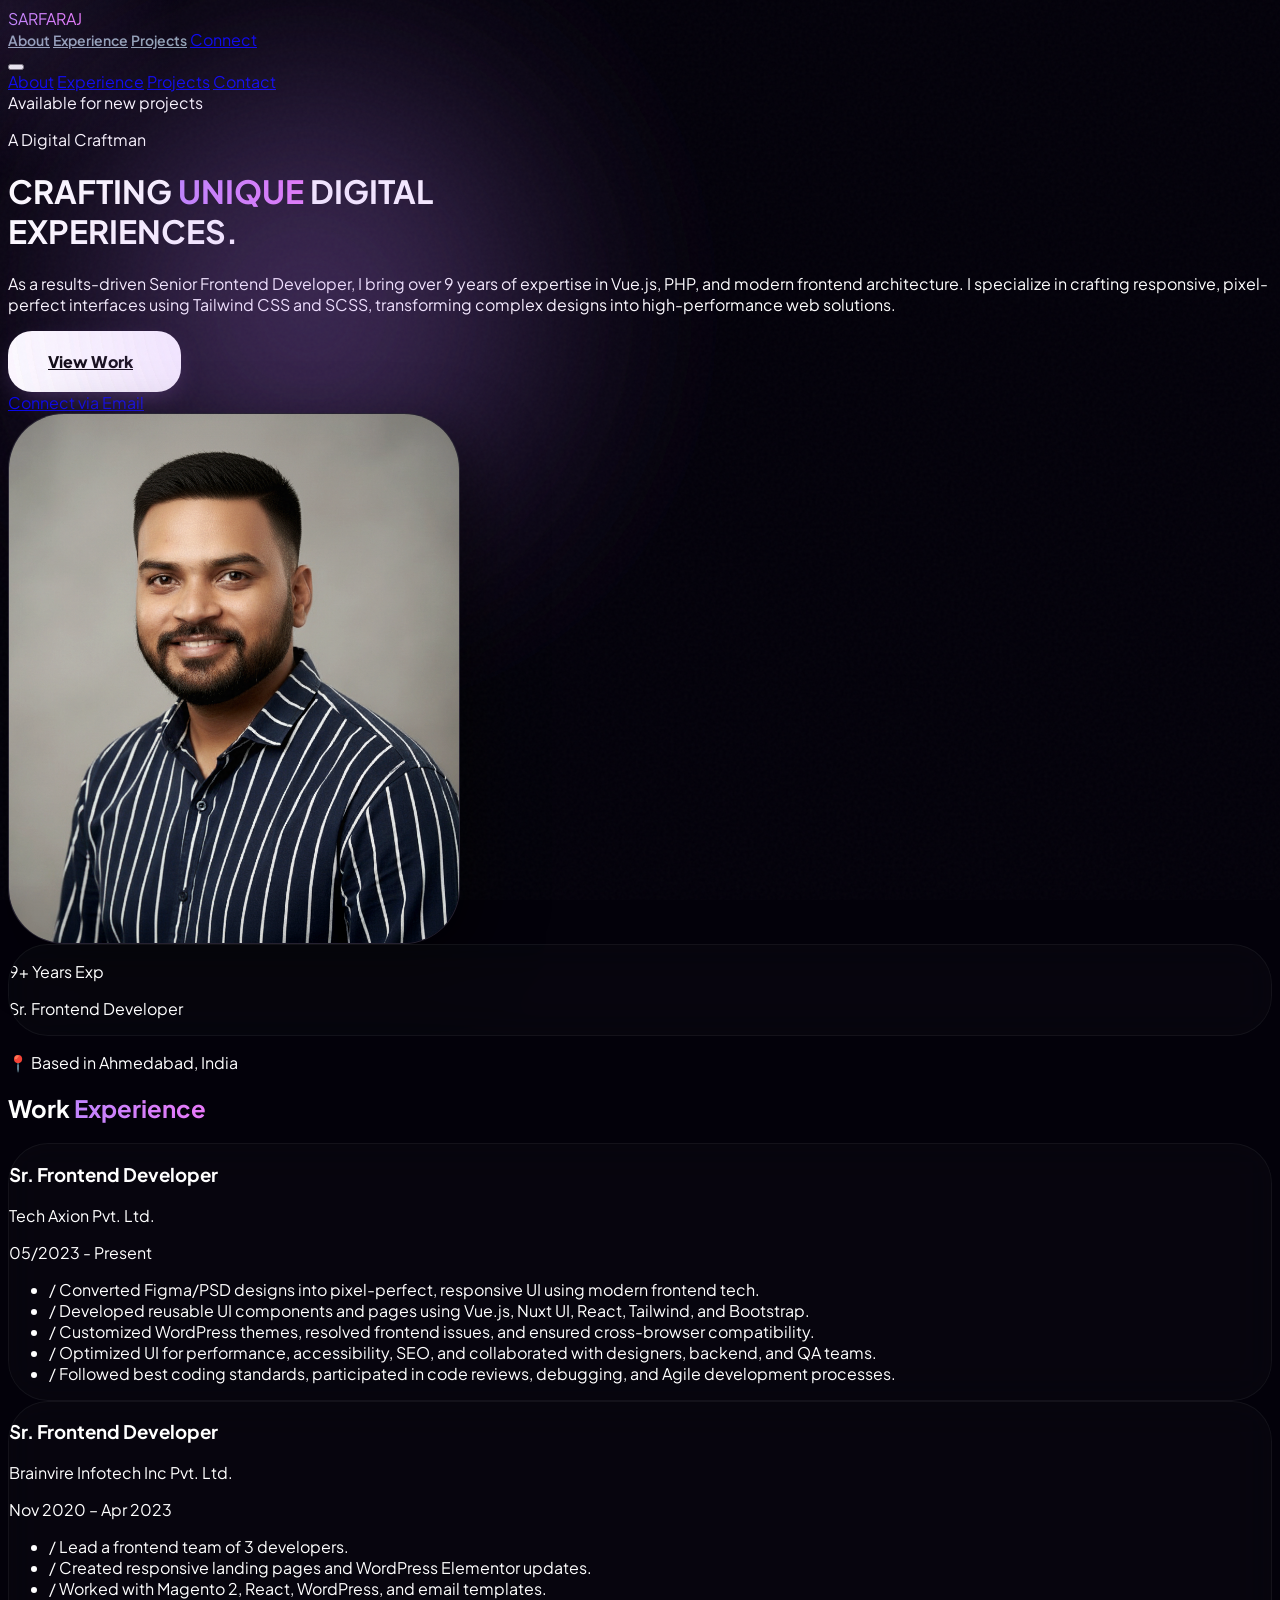
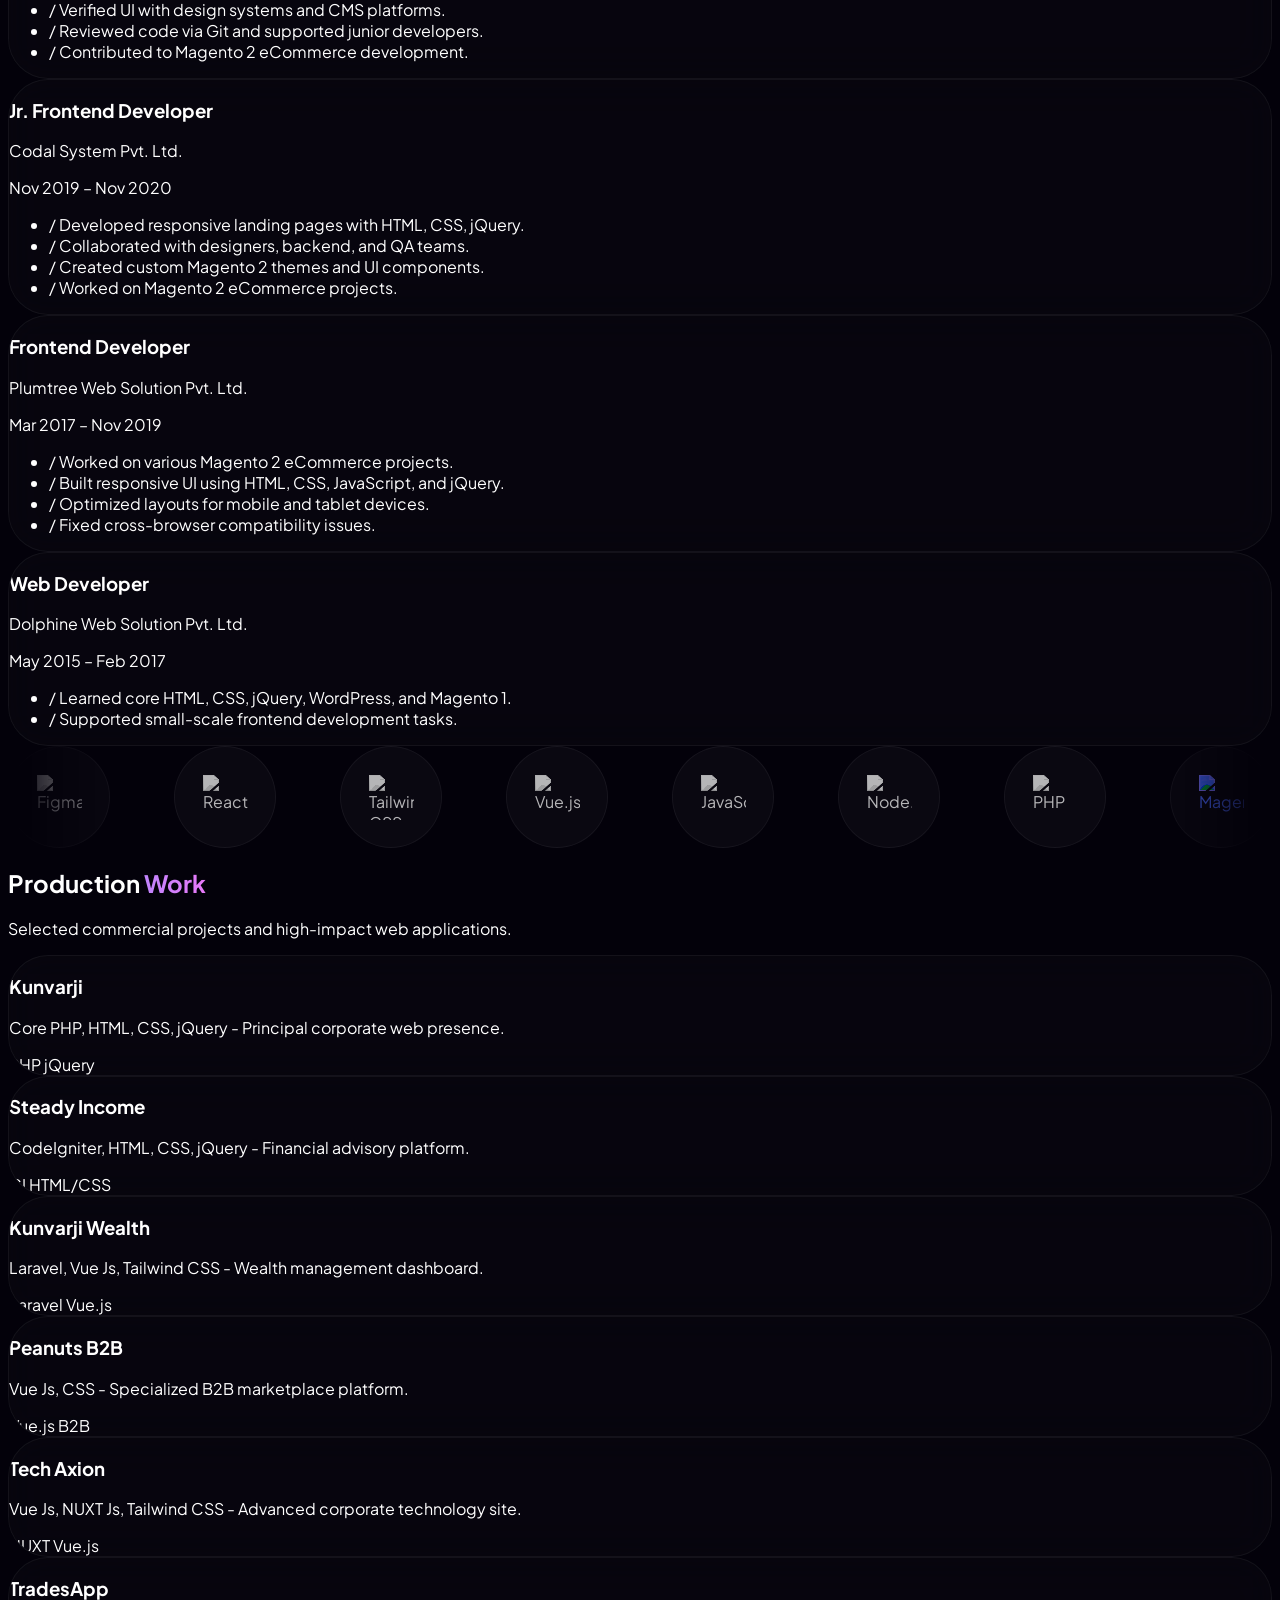
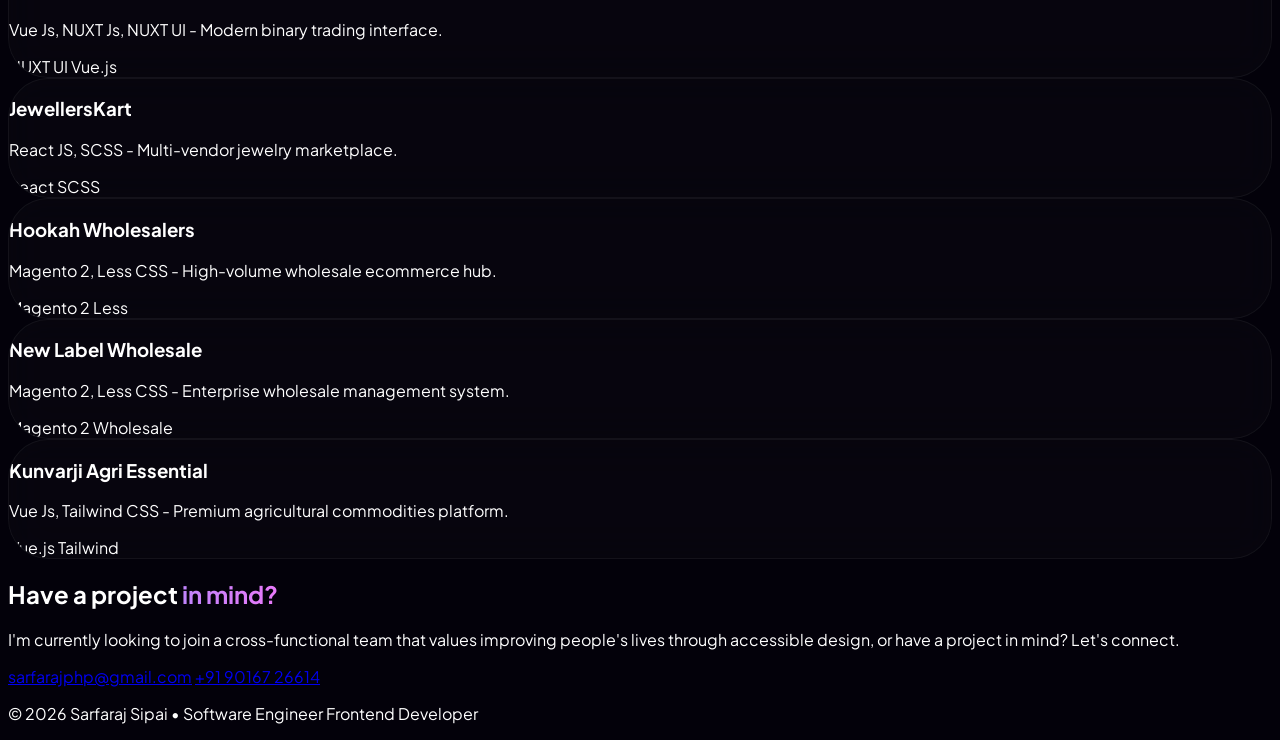
==== portfolio.html @ 152807d4 "initial commit" ====
<!DOCTYPE html>
<html lang="en">
<head>
    <meta charset="UTF-8">
    <meta name="viewport" content="width=device-width, initial-scale=1.0, viewport-fit=cover">
    <title>Sarfaraj Sipai | Senior Frontend Developer & UI/UX Designer</title>
    
    <!-- Premium Fonts -->
    <link rel="preconnect" href="https://fonts.googleapis.com">
    <link rel="preconnect" href="https://fonts.gstatic.com" crossorigin>
    <link href="https://fonts.googleapis.com/css2?family=Plus+Jakarta+Sans:wght@300;400;500;600;700;800&family=Outfit:wght@400;500;600;700;800;900&family=Playfair+Display:ital,wght@0,500;0,700;1,500&display=swap" rel="stylesheet">
    
    <!-- Tailwind CSS -->
    <script src="https://cdn.tailwindcss.com"></script>
    
    <!-- Lucide Icons -->
    <script src="https://unpkg.com/lucide@latest"></script>
    
    <!-- GSAP for advanced animations -->
    <script src="https://cdnjs.cloudflare.com/ajax/libs/gsap/3.12.5/gsap.min.js"></script>
    <script src="https://cdnjs.cloudflare.com/ajax/libs/gsap/3.12.5/ScrollTrigger.min.js"></script>
    
    <!-- Custom Config -->
    <script>
        tailwind.config = {
            theme: {
                extend: {
                    colors: {
                        background: '#03010a',
                        surface: '#0c0818',
                        accent: '#c084fc',
                        'accent-soft': 'rgba(192, 132, 252, 0.1)',
                        text: '#ffffff',
                        'text-muted': '#94a3b8',
                    },
                    fontFamily: {
                        sans: ['"Plus Jakarta Sans"', 'sans-serif'],
                        heading: ['Outfit', 'sans-serif'],
                        display: ['"Playfair Display"', 'serif'],
                    },
                    animation: {
                        'float': 'float 6s ease-in-out infinite',
                        'glow-pulse': 'glowPulse 4s ease-in-out infinite',
                        'shimmer': 'shimmer 2s infinite',
                        'border-flow': 'borderFlow 3s linear infinite',
                    },
                    keyframes: {
                        float: {
                            '0%, 100%': { transform: 'translateY(0px) rotate(0deg)' },
                            '50%': { transform: 'translateY(-25px) rotate(2deg)' },
                        },
                        glowPulse: {
                            '0%, 100%': { opacity: '0.2', transform: 'scale(1)' },
                            '50%': { opacity: '0.5', transform: 'scale(1.05)' },
                        },
                        shimmer: {
                            '0%': { backgroundPosition: '-200% 0' },
                            '100%': { backgroundPosition: '200% 0' },
                        },
                        borderFlow: {
                            '0%': { borderColor: 'rgba(192, 132, 252, 0.2)' },
                            '50%': { borderColor: 'rgba(192, 132, 252, 0.8)' },
                            '100%': { borderColor: 'rgba(192, 132, 252, 0.2)' },
                        }
                    }
                }
            }
        }
    </script>

    <style>
        :root {
            --background: #03010a;
            --surface: #0c0818;
            --accent: #c084fc;
            --accent-glow: rgba(192, 132, 252, 0.4);
            --text-muted: #94a3b8;
        }

        body {
            background-color: var(--background);
            color: #ffffff;
            font-family: 'Plus Jakarta Sans', sans-serif;
            -webkit-font-smoothing: antialiased;
            overflow-x: hidden;
            scroll-behavior: smooth;
        }

        .noise {
            position: fixed;
            top: 0; left: 0; width: 100%; height: 100%;
            background: url("data:image/svg+xml,%3Csvg viewBox='0 0 400 400' xmlns='http://www.w3.org/2000/svg'%3E%3Cfilter id='noiseFilter'%3E%3CfeTurbulence type='fractalNoise' baseFrequency='0.65' numOctaves='3' stitchTiles='stitch'/%3E%3C/filter%3E%3Crect width='100%25' height='100%25' filter='url(%23noiseFilter)'/%3E%3C/svg%3E");
            opacity: 0.03;
            pointer-events: none;
            z-index: 100;
        }

        .aura-glow {
            position: absolute;
            width: 600px;
            height: 600px;
            border-radius: 50%;
            filter: blur(120px);
            pointer-events: none;
            opacity: 0.2;
            background: radial-gradient(circle, var(--accent) 0%, transparent 70%);
        }

        .glass-card {
            background: rgba(255, 255, 255, 0.02);
            backdrop-filter: blur(20px);
            -webkit-backdrop-filter: blur(20px);
            border: 1px solid rgba(255, 255, 255, 0.05);
            border-radius: 2.5rem;
            transition: all 0.5s cubic-bezier(0.4, 0, 0.2, 1);
            overflow: hidden;
        }

        .glass-card:hover {
            border-color: rgba(192, 132, 252, 0.4);
            background: rgba(255, 255, 255, 0.05);
            transform: translateY(-8px);
            box-shadow: 0 25px 50px -12px rgba(168, 85, 247, 0.2);
        }

        .text-gradient {
            background: linear-gradient(to right, #c084fc, #e879f9, #c084fc);
            -webkit-background-clip: text;
            -webkit-text-fill-color: transparent;
            background-size: 200% auto;
            animation: gradientFlow 3s linear infinite;
        }

        @keyframes gradientFlow {
            0% { background-position: 0% 50%; }
            100% { background-position: 200% 50%; }
        }

        .nav-link {
            position: relative;
            font-size: 0.875rem;
            font-weight: 600;
            color: var(--text-muted);
            transition: all 0.3s ease;
            padding: 0.5rem 0;
        }

        .nav-link:hover { color: #ffffff; }

        .nav-link::after {
            content: '';
            position: absolute;
            bottom: 0; left: 0; width: 0; height: 2px;
            background: linear-gradient(90deg, var(--accent), #e879f9);
            border-radius: 9999px;
            transition: width 0.3s ease;
        }

        .nav-link:hover::after { width: 100%; }

        .btn-magnetic {
            display: inline-flex;
            align-items: center;
            gap: 0.5rem;
            padding: 1.25rem 2.5rem;
            background: #ffffff;
            color: #000000;
            font-weight: 900;
            border-radius: 1.5rem;
            transition: all 0.5s cubic-bezier(0.175, 0.885, 0.32, 1.275);
            box-shadow: 0 10px 30px -10px rgba(192, 132, 252, 0.4);
        }

        .btn-magnetic:hover {
            transform: scale(1.05) translateY(-3px);
            box-shadow: 0 15px 40px -10px rgba(192, 132, 252, 0.6);
        }

        .cursor-glow {
            width: 350px;
            height: 350px;
            background: radial-gradient(circle, rgba(192, 132, 252, 0.12) 0%, transparent 70%);
            position: fixed;
            pointer-events: none;
            z-index: 9999;
            border-radius: 50%;
            transform: translate(-50%, -50%);
            transition: transform 0.08s ease-out;
        }

        ::-webkit-scrollbar { width: 4px; }
        ::-webkit-scrollbar-track { background: transparent; }
        ::-webkit-scrollbar-thumb { background: var(--accent); border-radius: 10px; }

        .animated-underline { position: relative; }
        .animated-underline::after {
            content: '';
            position: absolute;
            bottom: -10px; left: 0; width: 0; height: 3px;
            background: linear-gradient(90deg, var(--accent), #e879f9, var(--accent));
            transition: width 0.8s cubic-bezier(0.65, 0, 0.35, 1);
        }
        .animated-underline.in-view::after { width: 100%; }

        /* Floating Portrait Frame */
        .portrait-frame {
            position: relative;
            width: 100%;
            max-width: 450px;
            aspect-ratio: 0.85;
            background: var(--surface);
            border-radius: 3.5rem;
            overflow: hidden;
            border: 1px solid rgba(255, 255, 255, 0.1);
            box-shadow: 20px 20px 60px rgba(0,0,0,0.5);
        }

        .portrait-frame img {
            width: 100%;
            height: 100%;
            object-fit: cover;
            filter: grayscale(20%) contrast(1.1);
            transition: transform 0.8s ease;
        }

        .portrait-frame:hover img {
            transform: scale(1.05) rotate(-1deg);
            filter: grayscale(0%) contrast(1.1);
        }

        .expertise-badge {
            background: rgba(192, 132, 252, 0.1);
            border: 1px solid rgba(192, 132, 252, 0.2);
            padding: 0.5rem 1rem;
            border-radius: 1rem;
            font-size: 0.75rem;
            font-weight: 800;
            color: var(--accent);
            text-transform: uppercase;
            letter-spacing: 0.05em;
        }
        /* Tech Stack Marquee */
        .marquee-container {
            overflow: hidden;
            display: flex;
            gap: 4rem;
            mask-image: linear-gradient(to right, transparent, black 10%, black 90%, transparent);
            -webkit-mask-image: linear-gradient(to right, transparent, black 10%, black 90%, transparent);
        }

        .marquee-content {
            display: flex;
            gap: 4rem;
            animation: marquee 40s linear infinite;
        }

        @keyframes marquee {
            0% { transform: translateX(0); }
            100% { transform: translateX(calc(-50% - 2rem)); }
        }

        .tech-icon-wrapper {
            width: 100px;
            height: 100px;
            background: rgba(255, 255, 255, 0.03);
            border: 1px solid rgba(255, 255, 255, 0.05);
            border-radius: 50%;
            display: flex;
            align-items: center;
            justify-content: center;
            transition: all 0.5s ease;
            position: relative;
        }

        .tech-icon-wrapper:hover {
            background: rgba(192, 132, 252, 0.1);
            border-color: rgba(192, 132, 252, 0.4);
            transform: translateY(-5px);
            box-shadow: 0 10px 30px rgba(192, 132, 252, 0.2);
        }

        .tech-icon-wrapper img {
            width: 45%;
            height: 45%;
            object-fit: contain;
            filter: grayscale(1) brightness(1.5) opacity(0.7);
            transition: all 0.5s ease;
        }

        .tech-icon-wrapper:hover img {
            filter: grayscale(0) brightness(1) opacity(1);
            transform: scale(1.1);
        }

        .tech-tooltip {
            position: absolute;
            bottom: -30px;
            left: 50%;
            transform: translateX(-50%) translateY(10px);
            background: var(--accent);
            color: black;
            font-size: 10px;
            font-weight: 900;
            padding: 4px 10px;
            border-radius: 6px;
            opacity: 0;
            pointer-events: none;
            transition: all 0.3s ease;
            text-transform: uppercase;
            white-space: nowrap;
        }

        .tech-icon-wrapper:hover .tech-tooltip {
            opacity: 1;
            transform: translateX(-50%) translateY(0);
        }

        /* Timeline Styles */
        .experience-timeline {
            position: relative;
            max-width: 1000px;
            margin: 0 auto;
        }

        .experience-timeline::before {
            content: '';
            position: absolute;
            left: 50%;
            width: 2px;
            height: 100%;
            background: linear-gradient(to bottom, var(--accent), transparent);
            transform: translateX(-50%);
            opacity: 0.2;
        }

        .timeline-item {
            position: relative;
            margin-bottom: 5rem;
            width: 50%;
            padding-right: 3rem;
        }

        .timeline-item:nth-child(even) {
            margin-left: 50%;
            padding-right: 0;
            padding-left: 3rem;
        }

        .timeline-dot {
            position: absolute;
            right: -10px;
            top: 2rem;
            width: 20px;
            height: 20px;
            background: var(--accent);
            border-radius: 50%;
            border: 4px solid var(--background);
            box-shadow: 0 0 15px var(--accent);
            z-index: 10;
        }

        .timeline-item:nth-child(even) .timeline-dot {
            left: -10px;
            right: auto;
        }

        .timeline-date {
            font-size: 0.75rem;
            font-weight: 900;
            color: var(--accent);
            text-transform: uppercase;
            letter-spacing: 0.2em;
            margin-bottom: 1rem;
            display: block;
        }

        @media (max-width: 768px) {
            .experience-timeline::before {
                left: 20px;
            }
            .timeline-item {
                width: 100%;
                padding-left: 3.5rem;
                padding-right: 0;
            }
            .timeline-item:nth-child(even) {
                margin-left: 0;
                padding-left: 3.5rem;
            }
            .timeline-dot {
                left: 10px !important;
                right: auto !important;
            }
        }
    </style>

</head>
<body class="overflow-x-hidden">

    <div class="noise"></div>
    <div class="cursor-glow hidden md:block"></div>

    <!-- BACKGROUND GLOWS -->
    <div class="fixed top-0 left-0 w-full h-full pointer-events-none -z-10">
        <div class="aura-glow top-0 -left-64 animate-glow-pulse"></div>
        <div class="aura-glow bottom-0 -right-64 animate-glow-pulse" style="animation-delay: -2s"></div>
        <div class="aura-glow top-1/2 left-1/2 -translate-x-1/2 -translate-y-1/2 w-[800px] h-[800px] opacity-10" style="animation-delay: -1s"></div>
    </div>

    <!-- NAVIGATION -->
    <nav class="fixed top-0 left-0 right-0 z-50 py-6 px-6 transition-all duration-500" id="main-nav">
        <div class="max-w-7xl mx-auto flex justify-between items-center bg-white/[0.01] backdrop-blur-xl rounded-[2.5rem] px-8 md:px-10 py-4 border border-white/[0.05]">
            <a href="#" class="text-2xl font-black tracking-tighter heading-font text-gradient">SARFARAJ</a>
            
            <div class="hidden md:flex items-center gap-10">
                <a href="#about" class="nav-link">About</a>
                <a href="#experience" class="nav-link">Experience</a>
                <a href="#projects" class="nav-link">Projects</a>
                <a href="#contact" class="px-6 py-3 bg-accent/10 border border-accent/20 rounded-2xl text-accent text-xs font-black uppercase tracking-widest hover:bg-accent hover:text-white transition-all duration-300">Connect</a>
            </div>

            <button class="md:hidden text-white" id="mobileMenuBtn"><i data-lucide="menu"></i></button>
        </div>
        <!-- Mobile Menu -->
        <div id="mobileMenu" class="hidden md:hidden absolute top-full left-0 right-0 mx-6 mt-2 bg-background/95 backdrop-blur-xl border border-white/10 rounded-2xl py-6 flex flex-col items-center gap-5 z-40">
            <a href="#about" class="text-white text-lg font-semibold">About</a>
            <a href="#experience" class="text-white text-lg font-semibold">Experience</a>
            <a href="#projects" class="text-white text-lg font-semibold">Projects</a>
            <a href="#contact" class="text-accent text-lg font-semibold">Contact</a>
        </div>
    </nav>

    <!-- HERO SECTION -->
    <header id="about" class="min-h-screen flex items-center pt-32 pb-20 container mx-auto px-6 relative">
        <div class="grid lg:grid-cols-2 gap-16 items-center">
            <div class="space-y-10 opacity-0" id="heroContent">
                <div class="inline-flex items-center gap-3 px-5 py-2.5 rounded-full bg-green-600/5 border border-green-600/10">
                    <span class="relative flex h-2.5 w-2.5">
                        <span class="animate-ping absolute inline-flex h-full w-full rounded-full bg-green-600 opacity-75"></span>
                        <span class="relative inline-flex rounded-full h-2.5 w-2.5 bg-green-600"></span>
                    </span>
                    <span class="text-[10px] font-black tracking-[0.3em] text-green-600 uppercase">Available for new projects</span>
                </div>

                <div class="space-y-1">
                    <p class="text-accent font-black tracking-widest uppercase text-xs mb-4">A Digital Craftman</p>
                    <h1 class="font-heading text-6xl md:text-7xl lg:text-9xl font-black leading-[0.85] tracking-tightest">
                        CRAFTING <span class="text-gradient">UNIQUE</span> DIGITAL<br>EXPERIENCES.
                    </h1>
                </div>

                <p class="text-xl text-text-muted max-w-xl leading-relaxed font-medium">
                    As a results-driven <span class="text-white font-bold">Senior Frontend Developer</span>, I bring over 9 years of expertise in Vue.js, PHP, and modern frontend architecture. I specialize in crafting responsive, pixel-perfect interfaces using <span class="text-accent font-bold">Tailwind CSS</span> and <span class="text-accent font-bold">SCSS</span>, transforming complex designs into high-performance web solutions.
                </p>

                <div class="flex flex-wrap gap-8 items-center pt-4">
                    <a href="#projects" class="btn-magnetic">
                        View Work <i data-lucide="sparkles" class="w-5 h-5"></i>
                    </a>
                    <div class="flex items-center gap-4 text-text-muted hover:text-white transition cursor-pointer group">
                        <span class="w-12 h-[2px] bg-accent/20 group-hover:w-20 group-hover:bg-accent transition-all duration-500"></span>
                        <a href="mailto:sarfarajphp@gmail.com" class="text-xs font-black tracking-[0.2em] uppercase">Connect via Email</a>
                    </div>
                </div>
            </div>

            <div class="flex justify-center lg:justify-end opacity-0" id="heroAvatar">
                <div class="relative group">
                    <div class="absolute -inset-10 bg-accent/30 blur-[120px] rounded-full animate-glow-pulse"></div>
                    
                    <!-- Portrait Frame -->
                    <div class="portrait-frame rotate-2 group-hover:rotate-0 transition-all duration-700">
                        <img src="self-image.png" alt="Sarfaraj Sipai Portfolio Portrait">
                        <div class="absolute inset-0 bg-gradient-to-t from-background/80 via-transparent to-transparent opacity-60"></div>
                    </div>

                    <div class="absolute -bottom-8 -right-8 glass-card p-6 border-accent/20 animate-float">
                        <div class="flex items-center gap-4">
                            <div class="w-12 h-12 rounded-2xl bg-accent flex items-center justify-center">
                                <i data-lucide="award" class="text-black w-6 h-6 font-bold"></i>
                            </div>
                            <div>
                                <p class="text-white font-black text-sm">9+ Years Exp</p>
                                <p class="text-text-muted text-[10px] uppercase font-bold tracking-widest">Sr. Frontend Developer</p>
                            </div>
                        </div>
                    </div>

                    <div class="absolute -top-6 -left-6 bg-white/10 backdrop-blur-xl rounded-2xl px-6 py-3 border border-white/10 opacity-0 group-hover:opacity-100 transition-all duration-500">
                        <p class="text-white text-xs font-bold">📍 Based in Ahmedabad, India</p>
                    </div>
                </div>
            </div>
        </div>
    </header>

    <!-- WORK EXPERIENCE SECTION (Resume content exactly) -->
    <section id="experience" class="py-32 container mx-auto px-6">
        <div class="section-header opacity-0" id="expHeader">
            <h2 class="font-heading text-4xl md:text-6xl font-black mb-6 animated-underline">Work <span class="text-gradient">Experience</span></h2>
            <div class="w-20 h-1.5 bg-accent/40 mx-auto rounded-full"></div>
        </div>

        <div class="grid lg:grid-cols-1 gap-8 max-w-5xl mx-auto">
            <!-- Experience 1 - Tech Axion -->
            <div class="glass-card p-8 md:p-10 group opacity-0" id="exp1">
                <div class="flex flex-col md:flex-row gap-8">
                    <div class="w-16 h-16 rounded-2xl bg-accent/20 flex items-center justify-center shrink-0 group-hover:bg-accent transition-all duration-500">
                        <i data-lucide="blocks" class="text-accent w-8 h-8 group-hover:text-white transition"></i>
                    </div>
                    <div class="flex-grow">
                        <div class="flex flex-col md:flex-row justify-between items-start md:items-center mb-6 gap-2">
                            <div>
                                <h3 class="text-2xl font-black heading-font">Sr. Frontend Developer</h3>
                                <p class="text-accent font-bold text-lg">Tech Axion Pvt. Ltd.</p>
                            </div>
                            <span class="px-4 py-1.5 bg-accent/10 border border-accent/20 rounded-full text-accent text-xs font-black uppercase tracking-widest">05/2023 - Present</span>
                        </div>
                        <ul class="space-y-3">
                            <li class="flex gap-3 text-text-muted text-sm md:text-base leading-relaxed">
                                <span class="text-accent font-bold">/</span> 
                                <span>Converted Figma/PSD designs into pixel-perfect, responsive UI using modern frontend tech.</span>
                            </li>
                            <li class="flex gap-3 text-text-muted text-sm md:text-base leading-relaxed">
                                <span class="text-accent font-bold">/</span> 
                                <span>Developed reusable UI components and pages using Vue.js, Nuxt UI, React, Tailwind, and Bootstrap.</span>
                            </li>
                            <li class="flex gap-3 text-text-muted text-sm md:text-base leading-relaxed">
                                <span class="text-accent font-bold">/</span> 
                                <span>Customized WordPress themes, resolved frontend issues, and ensured cross-browser compatibility.</span>
                            </li>
                            <li class="flex gap-3 text-text-muted text-sm md:text-base leading-relaxed">
                                <span class="text-accent font-bold">/</span> 
                                <span>Optimized UI for performance, accessibility, SEO, and collaborated with designers, backend, and QA teams.</span>
                            </li>
                            <li class="flex gap-3 text-text-muted text-sm md:text-base leading-relaxed">
                                <span class="text-accent font-bold">/</span> 
                                <span>Followed best coding standards, participated in code reviews, debugging, and Agile development processes.</span>
                            </li>
                        </ul>
                    </div>
                </div>
            </div>

            <!-- Experience 2 - Brainvire -->
            <div class="glass-card p-8 md:p-10 group opacity-0" id="exp2">
                <div class="flex flex-col md:flex-row gap-8">
                    <div class="w-16 h-16 rounded-2xl bg-accent/20 flex items-center justify-center shrink-0 group-hover:bg-accent transition-all duration-500">
                        <i data-lucide="code-2" class="text-accent w-8 h-8 group-hover:text-white transition"></i>
                    </div>
                    <div class="flex-grow">
                        <div class="flex flex-col md:flex-row justify-between items-start md:items-center mb-6 gap-2">
                            <div>
                                <h3 class="text-2xl font-black heading-font">Sr. Frontend Developer</h3>
                                <p class="text-accent font-bold text-lg">Brainvire Infotech Inc Pvt. Ltd.</p>
                            </div>
                            <span class="px-4 py-1.5 bg-accent/10 border border-accent/20 rounded-full text-accent text-xs font-black uppercase tracking-widest">Nov 2020 – Apr 2023</span>
                        </div>
                        <ul class="space-y-3">
                            <li class="flex gap-3 text-text-muted text-sm md:text-base leading-relaxed">
                                <span class="text-accent font-bold">/</span> 
                                <span>Lead a frontend team of 3 developers.</span>
                            </li>
                            <li class="flex gap-3 text-text-muted text-sm md:text-base leading-relaxed">
                                <span class="text-accent font-bold">/</span> 
                                <span>Created responsive landing pages and WordPress Elementor updates.</span>
                            </li>
                            <li class="flex gap-3 text-text-muted text-sm md:text-base leading-relaxed">
                                <span class="text-accent font-bold">/</span> 
                                <span>Worked with Magento 2, React, WordPress, and email templates.</span>
                            </li>
                            <li class="flex gap-3 text-text-muted text-sm md:text-base leading-relaxed">
                                <span class="text-accent font-bold">/</span> 
                                <span>Verified UI with design systems and CMS platforms.</span>
                            </li>
                            <li class="flex gap-3 text-text-muted text-sm md:text-base leading-relaxed">
                                <span class="text-accent font-bold">/</span> 
                                <span>Reviewed code via Git and supported junior developers.</span>
                            </li>
                            <li class="flex gap-3 text-text-muted text-sm md:text-base leading-relaxed">
                                <span class="text-accent font-bold">/</span> 
                                <span>Contributed to Magento 2 eCommerce development.</span>
                            </li>
                        </ul>
                    </div>
                </div>
            </div>

            <!-- Experience 3 - Codal System -->
            <div class="glass-card p-8 md:p-10 group opacity-0" id="exp3">
                <div class="flex flex-col md:flex-row gap-8">
                    <div class="w-16 h-16 rounded-2xl bg-accent/20 flex items-center justify-center shrink-0 group-hover:bg-accent transition-all duration-500">
                        <i data-lucide="layout" class="text-accent w-8 h-8 group-hover:text-white transition"></i>
                    </div>
                    <div class="flex-grow">
                        <div class="flex flex-col md:flex-row justify-between items-start md:items-center mb-6 gap-2">
                            <div>
                                <h3 class="text-2xl font-black heading-font">Jr. Frontend Developer</h3>
                                <p class="text-accent font-bold text-lg">Codal System Pvt. Ltd.</p>
                            </div>
                            <span class="px-4 py-1.5 bg-accent/10 border border-accent/20 rounded-full text-accent text-xs font-black uppercase tracking-widest">Nov 2019 – Nov 2020</span>
                        </div>
                        <ul class="space-y-3">
                            <li class="flex gap-3 text-text-muted text-sm md:text-base leading-relaxed">
                                <span class="text-accent font-bold">/</span> 
                                <span>Developed responsive landing pages with HTML, CSS, jQuery.</span>
                            </li>
                            <li class="flex gap-3 text-text-muted text-sm md:text-base leading-relaxed">
                                <span class="text-accent font-bold">/</span> 
                                <span>Collaborated with designers, backend, and QA teams.</span>
                            </li>
                            <li class="flex gap-3 text-text-muted text-sm md:text-base leading-relaxed">
                                <span class="text-accent font-bold">/</span> 
                                <span>Created custom Magento 2 themes and UI components.</span>
                            </li>
                            <li class="flex gap-3 text-text-muted text-sm md:text-base leading-relaxed">
                                <span class="text-accent font-bold">/</span> 
                                <span>Worked on Magento 2 eCommerce projects.</span>
                            </li>
                        </ul>
                    </div>
                </div>
            </div>

            <!-- Experience 4 - Plumtree -->
            <div class="glass-card p-8 md:p-10 group opacity-0" id="exp4">
                <div class="flex flex-col md:flex-row gap-8">
                    <div class="w-16 h-16 rounded-2xl bg-accent/20 flex items-center justify-center shrink-0 group-hover:bg-accent transition-all duration-500">
                        <i data-lucide="layers" class="text-accent w-8 h-8 group-hover:text-white transition"></i>
                    </div>
                    <div class="flex-grow">
                        <div class="flex flex-col md:flex-row justify-between items-start md:items-center mb-6 gap-2">
                            <div>
                                <h3 class="text-2xl font-black heading-font">Frontend Developer</h3>
                                <p class="text-accent font-bold text-lg">Plumtree Web Solution Pvt. Ltd.</p>
                            </div>
                            <span class="px-4 py-1.5 bg-accent/10 border border-accent/20 rounded-full text-accent text-xs font-black uppercase tracking-widest">Mar 2017 – Nov 2019</span>
                        </div>
                        <ul class="space-y-3">
                            <li class="flex gap-3 text-text-muted text-sm md:text-base leading-relaxed">
                                <span class="text-accent font-bold">/</span> 
                                <span>Worked on various Magento 2 eCommerce projects.</span>
                            </li>
                            <li class="flex gap-3 text-text-muted text-sm md:text-base leading-relaxed">
                                <span class="text-accent font-bold">/</span> 
                                <span>Built responsive UI using HTML, CSS, JavaScript, and jQuery.</span>
                            </li>
                            <li class="flex gap-3 text-text-muted text-sm md:text-base leading-relaxed">
                                <span class="text-accent font-bold">/</span> 
                                <span>Optimized layouts for mobile and tablet devices.</span>
                            </li>
                            <li class="flex gap-3 text-text-muted text-sm md:text-base leading-relaxed">
                                <span class="text-accent font-bold">/</span> 
                                <span>Fixed cross-browser compatibility issues.</span>
                            </li>
                        </ul>
                    </div>
                </div>
            </div>

            <!-- Experience 5 - Dolphine -->
            <div class="glass-card p-8 md:p-10 group opacity-0" id="exp5">
                <div class="flex flex-col md:flex-row gap-8">
                    <div class="w-16 h-16 rounded-2xl bg-accent/20 flex items-center justify-center shrink-0 group-hover:bg-accent transition-all duration-500">
                        <i data-lucide="terminal" class="text-accent w-8 h-8 group-hover:text-white transition"></i>
                    </div>
                    <div class="flex-grow">
                        <div class="flex flex-col md:flex-row justify-between items-start md:items-center mb-6 gap-2">
                            <div>
                                <h3 class="text-2xl font-black heading-font">Web Developer</h3>
                                <p class="text-accent font-bold text-lg">Dolphine Web Solution Pvt. Ltd.</p>
                            </div>
                            <span class="px-4 py-1.5 bg-accent/10 border border-accent/20 rounded-full text-accent text-xs font-black uppercase tracking-widest">May 2015 – Feb 2017</span>
                        </div>
                        <ul class="space-y-3">
                            <li class="flex gap-3 text-text-muted text-sm md:text-base leading-relaxed">
                                <span class="text-accent font-bold">/</span> 
                                <span>Learned core HTML, CSS, jQuery, WordPress, and Magento 1.</span>
                            </li>
                            <li class="flex gap-3 text-text-muted text-sm md:text-base leading-relaxed">
                                <span class="text-accent font-bold">/</span> 
                                <span>Supported small-scale frontend development tasks.</span>
                            </li>
                        </ul>
                    </div>
                </div>
            </div>
        </div>
    </section>


    <!-- VISUAL TECH STACK MARQUEE -->
    <section class="py-24 overflow-hidden border-y border-white/[0.03] bg-white/[0.01]">
        <div class="marquee-container">
            <div class="marquee-content" id="techMarquee">
                <!-- Figma -->
                <div class="tech-icon-wrapper">
                    <img src="https://cdn.simpleicons.org/figma/c084fc" alt="Figma">
                    <div class="tech-tooltip">Figma</div>
                </div>
                <!-- React -->
                <div class="tech-icon-wrapper">
                    <img src="https://cdn.simpleicons.org/react/c084fc" alt="React">
                    <div class="tech-tooltip">React</div>
                </div>
                <!-- Tailwind -->
                <div class="tech-icon-wrapper">
                    <img src="https://cdn.simpleicons.org/tailwindcss/c084fc" alt="Tailwind CSS">
                    <div class="tech-tooltip">Tailwind</div>
                </div>
                <!-- Vue.js -->
                <div class="tech-icon-wrapper">
                    <img src="https://cdn.simpleicons.org/vuedotjs/c084fc" alt="Vue.js">
                    <div class="tech-tooltip">Vue.js</div>
                </div>
                <!-- JavaScript -->
                <div class="tech-icon-wrapper">
                    <img src="https://cdn.simpleicons.org/javascript/c084fc" alt="JavaScript">
                    <div class="tech-tooltip">JavaScript</div>
                </div>
                <!-- Node.js -->
                <div class="tech-icon-wrapper">
                    <img src="https://cdn.simpleicons.org/nodedotjs/c084fc" alt="Node.js">
                    <div class="tech-tooltip">Node.js</div>
                </div>
                <!-- PHP -->
                <div class="tech-icon-wrapper">
                    <img src="https://cdn.simpleicons.org/php/c084fc" alt="PHP">
                    <div class="tech-tooltip">PHP</div>
                </div>
                <!-- Magento -->
                <div class="tech-icon-wrapper">
                    <img src="https://raw.githubusercontent.com/simple-icons/simple-icons/develop/icons/magento.svg" style="filter: invert(65%) sepia(35%) saturate(5475%) hue-rotate(222deg) brightness(101%) contrast(98%);" alt="Magento">
                    <div class="tech-tooltip">Magento</div>
                </div>
                <!-- WordPress -->
                <div class="tech-icon-wrapper">
                    <img src="https://cdn.simpleicons.org/wordpress/c084fc" alt="WordPress">
                    <div class="tech-tooltip">WordPress</div>
                </div>
                <!-- CSS3 -->
                <div class="tech-icon-wrapper">
                    <img src="https://cdn.simpleicons.org/css3/c084fc" alt="CSS3">
                    <div class="tech-tooltip">CSS3</div>
                </div>

                <!-- Duplicate for seamless loop -->
                <div class="tech-icon-wrapper">
                    <img src="https://cdn.simpleicons.org/figma/c084fc" alt="Figma">
                    <div class="tech-tooltip">Figma</div>
                </div>
                <div class="tech-icon-wrapper">
                    <img src="https://cdn.simpleicons.org/react/c084fc" alt="React">
                    <div class="tech-tooltip">React</div>
                </div>
                <div class="tech-icon-wrapper">
                    <img src="https://cdn.simpleicons.org/tailwindcss/c084fc" alt="Tailwind CSS">
                    <div class="tech-tooltip">Tailwind</div>
                </div>
                <div class="tech-icon-wrapper">
                    <img src="https://cdn.simpleicons.org/vuedotjs/c084fc" alt="Vue.js">
                    <div class="tech-tooltip">Vue.js</div>
                </div>
                <div class="tech-icon-wrapper">
                    <img src="https://cdn.simpleicons.org/javascript/c084fc" alt="JavaScript">
                    <div class="tech-tooltip">JavaScript</div>
                </div>
                <div class="tech-icon-wrapper">
                    <img src="https://cdn.simpleicons.org/nodedotjs/c084fc" alt="Node.js">
                    <div class="tech-tooltip">Node.js</div>
                </div>
                <div class="tech-icon-wrapper">
                    <img src="https://cdn.simpleicons.org/php/c084fc" alt="PHP">
                    <div class="tech-tooltip">PHP</div>
                </div>
                <div class="tech-icon-wrapper">
                    <img src="https://raw.githubusercontent.com/simple-icons/simple-icons/develop/icons/magento.svg" style="filter: invert(65%) sepia(35%) saturate(5475%) hue-rotate(222deg) brightness(101%) contrast(98%);" alt="Magento">
                    <div class="tech-tooltip">Magento</div>
                </div>
                <div class="tech-icon-wrapper">
                    <img src="https://cdn.simpleicons.org/wordpress/c084fc" alt="WordPress">
                    <div class="tech-tooltip">WordPress</div>
                </div>
                <div class="tech-icon-wrapper">
                    <img src="https://cdn.simpleicons.org/css3/c084fc" alt="CSS3">
                    <div class="tech-tooltip">CSS3</div>
                </div>
            </div>
        </div>
    </section>

    <section id="projects" class="py-32 container mx-auto px-6 overflow-hidden">
        <div class="flex flex-col md:flex-row justify-between items-end mb-20 gap-8 opacity-0" id="projectHeader">
            <div class="max-w-xl">
                <h2 class="font-heading text-4xl md:text-6xl font-black mb-4 animated-underline">Production <span class="text-gradient">Work</span></h2>
                <p class="text-text-muted font-medium">Selected commercial projects and high-impact web applications.</p>
            </div>
        </div>

        <div class="grid md:grid-cols-2 lg:grid-cols-3 gap-8">
            <!-- Project 1: Kunvarji -->
            <div class="glass-card group opacity-0" id="proj1">
                <div class="p-8 h-full flex flex-col">
                    <div class="flex justify-between items-start mb-6">
                        <div class="w-12 h-12 rounded-xl bg-accent/10 flex items-center justify-center text-accent group-hover:bg-accent group-hover:text-black transition-all">
                            <i data-lucide="globe"></i>
                        </div>
                        <a href="https://kunvarji.com" target="_blank" class="w-10 h-10 rounded-full border border-white/10 flex items-center justify-center hover:bg-accent transition-all">
                            <i data-lucide="external-link" class="w-4 h-4"></i>
                        </a>
                    </div>
                    <h3 class="text-xl font-black mb-3 group-hover:text-accent transition">Kunvarji</h3>
                    <p class="text-text-muted text-sm mb-6 flex-grow">Core PHP, HTML, CSS, jQuery - Principal corporate web presence.</p>
                    <div class="flex flex-wrap gap-2">
                        <span class="text-[9px] font-bold bg-white/5 px-3 py-1 rounded-full uppercase tracking-widest">PHP</span>
                        <span class="text-[9px] font-bold bg-white/5 px-3 py-1 rounded-full uppercase tracking-widest">jQuery</span>
                    </div>
                </div>
            </div>

            <!-- Project 2: Steady Income -->
            <div class="glass-card group opacity-0" id="proj2">
                <div class="p-8 h-full flex flex-col">
                    <div class="flex justify-between items-start mb-6">
                        <div class="w-12 h-12 rounded-xl bg-accent/10 flex items-center justify-center text-accent group-hover:bg-accent group-hover:text-black transition-all">
                            <i data-lucide="trending-up"></i>
                        </div>
                        <a href="https://steadyincome.in/" target="_blank" class="w-10 h-10 rounded-full border border-white/10 flex items-center justify-center hover:bg-accent transition-all">
                            <i data-lucide="external-link" class="w-4 h-4"></i>
                        </a>
                    </div>
                    <h3 class="text-xl font-black mb-3 group-hover:text-accent transition">Steady Income</h3>
                    <p class="text-text-muted text-sm mb-6 flex-grow">CodeIgniter, HTML, CSS, jQuery - Financial advisory platform.</p>
                    <div class="flex flex-wrap gap-2">
                        <span class="text-[9px] font-bold bg-white/5 px-3 py-1 rounded-full uppercase tracking-widest">CI</span>
                        <span class="text-[9px] font-bold bg-white/5 px-3 py-1 rounded-full uppercase tracking-widest">HTML/CSS</span>
                    </div>
                </div>
            </div>

            <!-- Project 3: Kunvarji Wealth -->
            <div class="glass-card group opacity-0" id="proj3">
                <div class="p-8 h-full flex flex-col">
                    <div class="flex justify-between items-start mb-6">
                        <div class="w-12 h-12 rounded-xl bg-accent/10 flex items-center justify-center text-accent group-hover:bg-accent group-hover:text-black transition-all">
                            <i data-lucide="pie-chart"></i>
                        </div>
                        <a href="https://kunvarjiwealth.com" target="_blank" class="w-10 h-10 rounded-full border border-white/10 flex items-center justify-center hover:bg-accent transition-all">
                            <i data-lucide="external-link" class="w-4 h-4"></i>
                        </a>
                    </div>
                    <h3 class="text-xl font-black mb-3 group-hover:text-accent transition">Kunvarji Wealth</h3>
                    <p class="text-text-muted text-sm mb-6 flex-grow">Laravel, Vue Js, Tailwind CSS - Wealth management dashboard.</p>
                    <div class="flex flex-wrap gap-2">
                        <span class="text-[9px] font-bold bg-accent/20 text-accent px-3 py-1 rounded-full uppercase tracking-widest">Laravel</span>
                        <span class="text-[9px] font-bold bg-accent/20 text-accent px-3 py-1 rounded-full uppercase tracking-widest">Vue.js</span>
                    </div>
                </div>
            </div>

            <!-- Project 4: Peanuts B2B -->
            <div class="glass-card group opacity-0" id="proj4">
                <div class="p-8 h-full flex flex-col">
                    <div class="flex justify-between items-start mb-6">
                        <div class="w-12 h-12 rounded-xl bg-accent/10 flex items-center justify-center text-accent group-hover:bg-accent group-hover:text-black transition-all">
                            <i data-lucide="shopping-bag"></i>
                        </div>
                        <a href="https://peanuts-b2b.kunvarji.com/" target="_blank" class="w-10 h-10 rounded-full border border-white/10 flex items-center justify-center hover:bg-accent transition-all">
                            <i data-lucide="external-link" class="w-4 h-4"></i>
                        </a>
                    </div>
                    <h3 class="text-xl font-black mb-3 group-hover:text-accent transition">Peanuts B2B</h3>
                    <p class="text-text-muted text-sm mb-6 flex-grow">Vue Js, CSS - Specialized B2B marketplace platform.</p>
                    <div class="flex flex-wrap gap-2">
                        <span class="text-[9px] font-bold bg-white/5 px-3 py-1 rounded-full uppercase tracking-widest">Vue.js</span>
                        <span class="text-[9px] font-bold bg-white/5 px-3 py-1 rounded-full uppercase tracking-widest">B2B</span>
                    </div>
                </div>
            </div>

            <!-- Project 5: Tech Axion -->
            <div class="glass-card group opacity-0" id="proj5">
                <div class="p-8 h-full flex flex-col">
                    <div class="flex justify-between items-start mb-6">
                        <div class="w-12 h-12 rounded-xl bg-accent/10 flex items-center justify-center text-accent group-hover:bg-accent group-hover:text-black transition-all">
                            <i data-lucide="cpu"></i>
                        </div>
                        <a href="https://techaxion.com/" target="_blank" class="w-10 h-10 rounded-full border border-white/10 flex items-center justify-center hover:bg-accent transition-all">
                            <i data-lucide="external-link" class="w-4 h-4"></i>
                        </a>
                    </div>
                    <h3 class="text-xl font-black mb-3 group-hover:text-accent transition">Tech Axion</h3>
                    <p class="text-text-muted text-sm mb-6 flex-grow">Vue Js, NUXT Js, Tailwind CSS - Advanced corporate technology site.</p>
                    <div class="flex flex-wrap gap-2">
                        <span class="text-[9px] font-bold bg-accent/20 text-accent px-3 py-1 rounded-full uppercase tracking-widest">NUXT</span>
                        <span class="text-[9px] font-bold bg-accent/20 text-accent px-3 py-1 rounded-full uppercase tracking-widest">Vue.js</span>
                    </div>
                </div>
            </div>

            <!-- Project 6: TradesApp -->
            <div class="glass-card group opacity-0" id="proj6">
                <div class="p-8 h-full flex flex-col">
                    <div class="flex justify-between items-start mb-6">
                        <div class="w-12 h-12 rounded-xl bg-[#d4622a]/10 flex items-center justify-center text-[#d4622a] group-hover:bg-[#d4622a] group-hover:text-black transition-all">
                            <i data-lucide="candlestick-chart"></i>
                        </div>
                        <a href="https://tradesapp.in/" target="_blank" class="w-10 h-10 rounded-full border border-white/10 flex items-center justify-center hover:bg-[#d4622a] transition-all">
                            <i data-lucide="external-link" class="w-4 h-4"></i>
                        </a>
                    </div>
                    <h3 class="text-xl font-black mb-3 group-hover:text-[#d4622a] transition">TradesApp</h3>
                    <p class="text-text-muted text-sm mb-6 flex-grow">Vue Js, NUXT Js, NUXT UI - Modern binary trading interface.</p>
                    <div class="flex flex-wrap gap-2">
                        <span class="text-[9px] font-bold bg-[#d4622a]/20 text-[#d4622a] px-3 py-1 rounded-full uppercase tracking-widest">NUXT UI</span>
                        <span class="text-[9px] font-bold bg-[#d4622a]/20 text-[#d4622a] px-3 py-1 rounded-full uppercase tracking-widest">Vue.js</span>
                    </div>
                </div>
            </div>

            <!-- Project 7: JewellersKart -->
            <div class="glass-card group opacity-0" id="proj7">
                <div class="p-8 h-full flex flex-col">
                    <div class="flex justify-between items-start mb-6">
                        <div class="w-12 h-12 rounded-xl bg-accent/10 flex items-center justify-center text-accent group-hover:bg-accent group-hover:text-black transition-all">
                            <i data-lucide="gem"></i>
                        </div>
                        <a href="https://www.jewellerskart.com" target="_blank" class="w-10 h-10 rounded-full border border-white/10 flex items-center justify-center hover:bg-accent transition-all">
                            <i data-lucide="external-link" class="w-4 h-4"></i>
                        </a>
                    </div>
                    <h3 class="text-xl font-black mb-3 group-hover:text-accent transition">JewellersKart</h3>
                    <p class="text-text-muted text-sm mb-6 flex-grow">React JS, SCSS - Multi-vendor jewelry marketplace.</p>
                    <div class="flex flex-wrap gap-2">
                        <span class="text-[9px] font-bold bg-white/5 px-3 py-1 rounded-full uppercase tracking-widest">React</span>
                        <span class="text-[9px] font-bold bg-white/5 px-3 py-1 rounded-full uppercase tracking-widest">SCSS</span>
                    </div>
                </div>
            </div>

            <!-- Project 8: Hookah Wholesalers -->
            <div class="glass-card group opacity-0" id="proj8">
                <div class="p-8 h-full flex flex-col">
                    <div class="flex justify-between items-start mb-6">
                        <div class="w-12 h-12 rounded-xl bg-accent/10 flex items-center justify-center text-accent group-hover:bg-accent group-hover:text-black transition-all">
                            <i data-lucide="package"></i>
                        </div>
                        <a href="https://www.hookahwholesalers.com" target="_blank" class="w-10 h-10 rounded-full border border-white/10 flex items-center justify-center hover:bg-accent transition-all">
                            <i data-lucide="external-link" class="w-4 h-4"></i>
                        </a>
                    </div>
                    <h3 class="text-xl font-black mb-3 group-hover:text-accent transition">Hookah Wholesalers</h3>
                    <p class="text-text-muted text-sm mb-6 flex-grow">Magento 2, Less CSS - High-volume wholesale ecommerce hub.</p>
                    <div class="flex flex-wrap gap-2">
                        <span class="text-[9px] font-bold bg-white/5 px-3 py-1 rounded-full uppercase tracking-widest">Magento 2</span>
                        <span class="text-[9px] font-bold bg-white/5 px-3 py-1 rounded-full uppercase tracking-widest">Less</span>
                    </div>
                </div>
            </div>

            <!-- Project 9: New Label Wholesale -->
            <div class="glass-card group opacity-0" id="proj9">
                <div class="p-8 h-full flex flex-col">
                    <div class="flex justify-between items-start mb-6">
                        <div class="w-12 h-12 rounded-xl bg-accent/10 flex items-center justify-center text-accent group-hover:bg-accent group-hover:text-black transition-all">
                            <i data-lucide="shopping-cart"></i>
                        </div>
                        <a href="https://www.newlabelwholesale.com" target="_blank" class="w-10 h-10 rounded-full border border-white/10 flex items-center justify-center hover:bg-accent transition-all">
                            <i data-lucide="external-link" class="w-4 h-4"></i>
                        </a>
                    </div>
                    <h3 class="text-xl font-black mb-3 group-hover:text-accent transition">New Label Wholesale</h3>
                    <p class="text-text-muted text-sm mb-6 flex-grow">Magento 2, Less CSS - Enterprise wholesale management system.</p>
                    <div class="flex flex-wrap gap-2">
                        <span class="text-[9px] font-bold bg-white/5 px-3 py-1 rounded-full uppercase tracking-widest">Magento 2</span>
                        <span class="text-[9px] font-bold bg-white/5 px-3 py-1 rounded-full uppercase tracking-widest">Wholesale</span>
                    </div>
                </div>
            </div>

            <!-- Project 10: Kunvarji Agri Essential -->
            <div class="glass-card group opacity-0" id="proj10">
                <div class="p-8 h-full flex flex-col">
                    <div class="flex justify-between items-start mb-6">
                        <div class="w-12 h-12 rounded-xl bg-green-600/10 flex items-center justify-center text-green-600 group-hover:bg-green-600 group-hover:text-black transition-all">
                            <i data-lucide="leaf"></i>
                        </div>
                        <a href="https://kunvarjiagriessential.com/" target="_blank" class="w-10 h-10 rounded-full border border-white/10 flex items-center justify-center hover:bg-green-600 transition-all">
                            <i data-lucide="external-link" class="w-4 h-4"></i>
                        </a>
                    </div>
                    <h3 class="text-xl font-black mb-3 group-hover:text-green-600 transition">Kunvarji Agri Essential</h3>
                    <p class="text-text-muted text-sm mb-6 flex-grow">Vue Js, Tailwind CSS - Premium agricultural commodities platform.</p>
                    <div class="flex flex-wrap gap-2">
                        <span class="text-[9px] font-bold bg-green-600/20 text-green-600 px-3 py-1 rounded-full uppercase tracking-widest">Vue.js</span>
                        <span class="text-[9px] font-bold bg-green-600/20 text-green-600 px-3 py-1 rounded-full uppercase tracking-widest">Tailwind</span>
                    </div>
                </div>
            </div>
        </div>
    </section>



    <!-- CONTACT SECTION (Resume exact wording) -->
    <section id="contact" class="py-40 bg-white/[0.01]">
        <div class="max-w-5xl mx-auto px-6 text-center opacity-0" id="contactSection">
            <h2 class="font-heading text-4xl md:text-6xl font-black leading-tight tracking-tight mb-8">Have a project <span class="text-gradient">in mind?</span></h2>
            <p class="text-text-muted max-w-xl mx-auto mb-12 text-lg">I'm currently looking to join a cross-functional team that values improving people's lives through accessible design, or have a project in mind? Let's connect.</p>
            
            <div class="flex flex-col md:flex-row items-center justify-center gap-8 mb-16">
                <a href="mailto:sarfarajphp@gmail.com" class="text-2xl md:text-3xl font-black hover:text-accent transition duration-500 flex items-center gap-3"><i data-lucide="mail" class="w-7 h-7"></i> sarfarajphp@gmail.com</a>
                <span class="hidden md:block w-2 h-2 bg-accent rounded-full animate-pulse"></span>
                <a href="tel:+919016726614" class="text-2xl md:text-3xl font-black hover:text-accent transition duration-500 flex items-center gap-3"><i data-lucide="phone" class="w-7 h-7"></i> +91 90167 26614</a>
            </div>
            
            <div class="flex justify-center gap-12">
                <a href="#" class="text-text-muted hover:text-accent transition-all transform hover:-translate-y-2 duration-300"><i data-lucide="linkedin" class="w-7 h-7"></i></a>
                <a href="#" class="text-text-muted hover:text-accent transition-all transform hover:-translate-y-2 duration-300"><i data-lucide="github" class="w-7 h-7"></i></a>
                <a href="#" class="text-text-muted hover:text-accent transition-all transform hover:-translate-y-2 duration-300"><i data-lucide="twitter" class="w-7 h-7"></i></a>
            </div>
        </div>
    </section>

    <!-- FOOTER -->
    <footer class="py-12 border-t border-white/[0.05] text-center px-6">
        <p class="text-text-muted text-[10px] font-black uppercase tracking-[0.3em]">© 2026 Sarfaraj Sipai • Software Engineer Frontend Developer</p>
    </footer>

    <script>
        // Initialize Lucide Icons
        lucide.createIcons();

        // GSAP Animations Setup
        gsap.registerPlugin(ScrollTrigger);

        // Initial animations
        gsap.to("#heroContent", { opacity: 1, y: 0, duration: 1, ease: "power3.out", delay: 0.2 });
        gsap.to("#heroAvatar", { opacity: 1, x: 0, duration: 1, ease: "power3.out", delay: 0.4 });
        gsap.to("#quoteText", { opacity: 1, y: 0, duration: 0.8, scrollTrigger: { trigger: "#quoteText", start: "top 90%" } });
        
        // Experience cards animation
        gsap.to("#expHeader", { opacity: 1, y: 0, duration: 0.8, scrollTrigger: { trigger: "#expHeader", start: "top 85%" } });
        gsap.to("#exp1", { opacity: 1, y: 0, duration: 0.8, delay: 0.1, scrollTrigger: { trigger: "#exp1", start: "top 90%" } });
        gsap.to("#exp2", { opacity: 1, y: 0, duration: 0.8, delay: 0.2, scrollTrigger: { trigger: "#exp2", start: "top 90%" } });
        gsap.to("#exp3", { opacity: 1, y: 0, duration: 0.8, delay: 0.3, scrollTrigger: { trigger: "#exp3", start: "top 90%" } });
        gsap.to("#exp4", { opacity: 1, y: 0, duration: 0.8, delay: 0.4, scrollTrigger: { trigger: "#exp4", start: "top 90%" } });
        gsap.to("#exp5", { opacity: 1, y: 0, duration: 0.8, delay: 0.5, scrollTrigger: { trigger: "#exp5", start: "top 90%" } });
        
        // Skills animations
        gsap.to("#skillsHeader", { opacity: 1, y: 0, duration: 0.8, scrollTrigger: { trigger: "#skillsHeader", start: "top 85%" } });
        gsap.to(".skill-card", { opacity: 1, y: 0, duration: 0.8, stagger: 0.15, scrollTrigger: { trigger: "#skills", start: "top 80%" } });

        // Education animations
        gsap.to("#eduHeader", { opacity: 1, y: 0, duration: 0.8, scrollTrigger: { trigger: "#eduHeader", start: "top 85%" } });
        gsap.to("#edu1", { opacity: 1, x: 0, duration: 1, scrollTrigger: { trigger: "#edu1", start: "top 90%" } });
        gsap.to("#edu2", { opacity: 1, x: 0, duration: 1, scrollTrigger: { trigger: "#edu2", start: "top 90%" } });

        // Projects grid animations
        gsap.to("#projectHeader", { opacity: 1, y: 0, duration: 0.8, scrollTrigger: { trigger: "#projectHeader", start: "top 85%" } });
        
        const projects = ["#proj1", "#proj2", "#proj3", "#proj4", "#proj5", "#proj6", "#proj7", "#proj8", "#proj9", "#proj10"];
        projects.forEach((proj, i) => {
            gsap.to(proj, { 
                opacity: 1, 
                y: 0, 
                duration: 0.8, 
                delay: i % 3 * 0.1, 
                scrollTrigger: { 
                    trigger: proj, 
                    start: "top 90%" 
                } 
            });
        });
        gsap.to("#contactSection", { opacity: 1, y: 0, duration: 0.8, scrollTrigger: { trigger: "#contactSection", start: "top 85%" } });

        // Animated underline on scroll
        const observer = new IntersectionObserver((entries) => {
            entries.forEach(entry => {
                if (entry.isIntersecting) {
                    entry.target.classList.add('in-view');
                }
            });
        }, { threshold: 0.5 });
        
        document.querySelectorAll('.animated-underline').forEach(el => observer.observe(el));

        // Mobile menu toggle
        const menuBtn = document.getElementById('mobileMenuBtn');
        const mobileMenu = document.getElementById('mobileMenu');
        if(menuBtn) {
            menuBtn.addEventListener('click', () => mobileMenu.classList.toggle('hidden'));
            mobileMenu?.querySelectorAll('a').forEach(link => {
                link.addEventListener('click', () => mobileMenu.classList.add('hidden'));
            });
        }

        // Smooth scroll for all anchor links
        document.querySelectorAll('a[href^="#"]').forEach(anchor => {
            anchor.addEventListener('click', function(e) {
                const href = this.getAttribute('href');
                if(href === "#" || href === "") return;
                const target = document.querySelector(href);
                if(target) {
                    e.preventDefault();
                    target.scrollIntoView({ behavior: 'smooth', block: 'start' });
                }
            });
        });

        // Cursor glow effect
        const cursorGlow = document.querySelector('.cursor-glow');
        if(cursorGlow) {
            document.addEventListener('mousemove', (e) => {
                cursorGlow.style.left = e.clientX + 'px';
                cursorGlow.style.top = e.clientY + 'px';
            });
        }

        // Navbar shrink on scroll
        const nav = document.getElementById('main-nav');
        window.addEventListener('scroll', () => {
            if(window.scrollY > 50) {
                nav.classList.add('py-2');
                nav.classList.remove('py-6');
            } else {
                nav.classList.add('py-6');
                nav.classList.remove('py-2');
            }
        });
    </script>
</body>
</html>
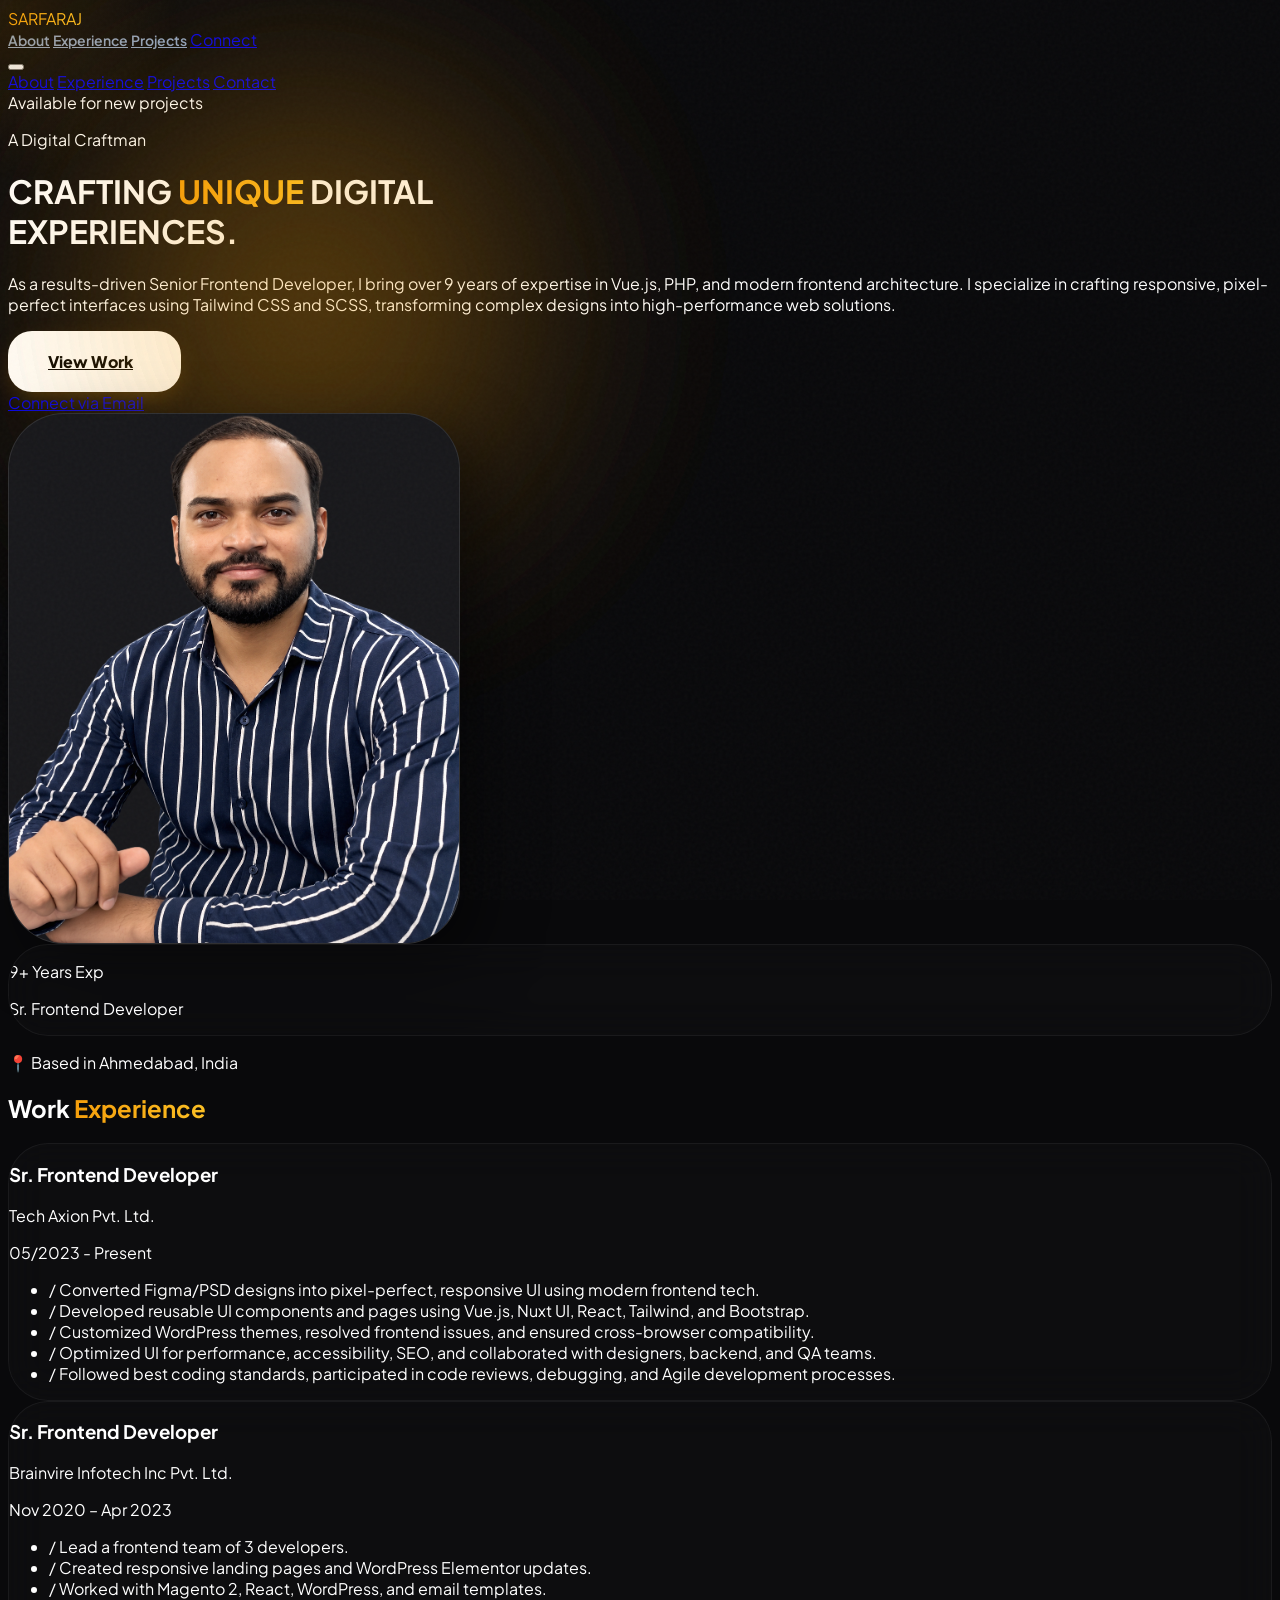
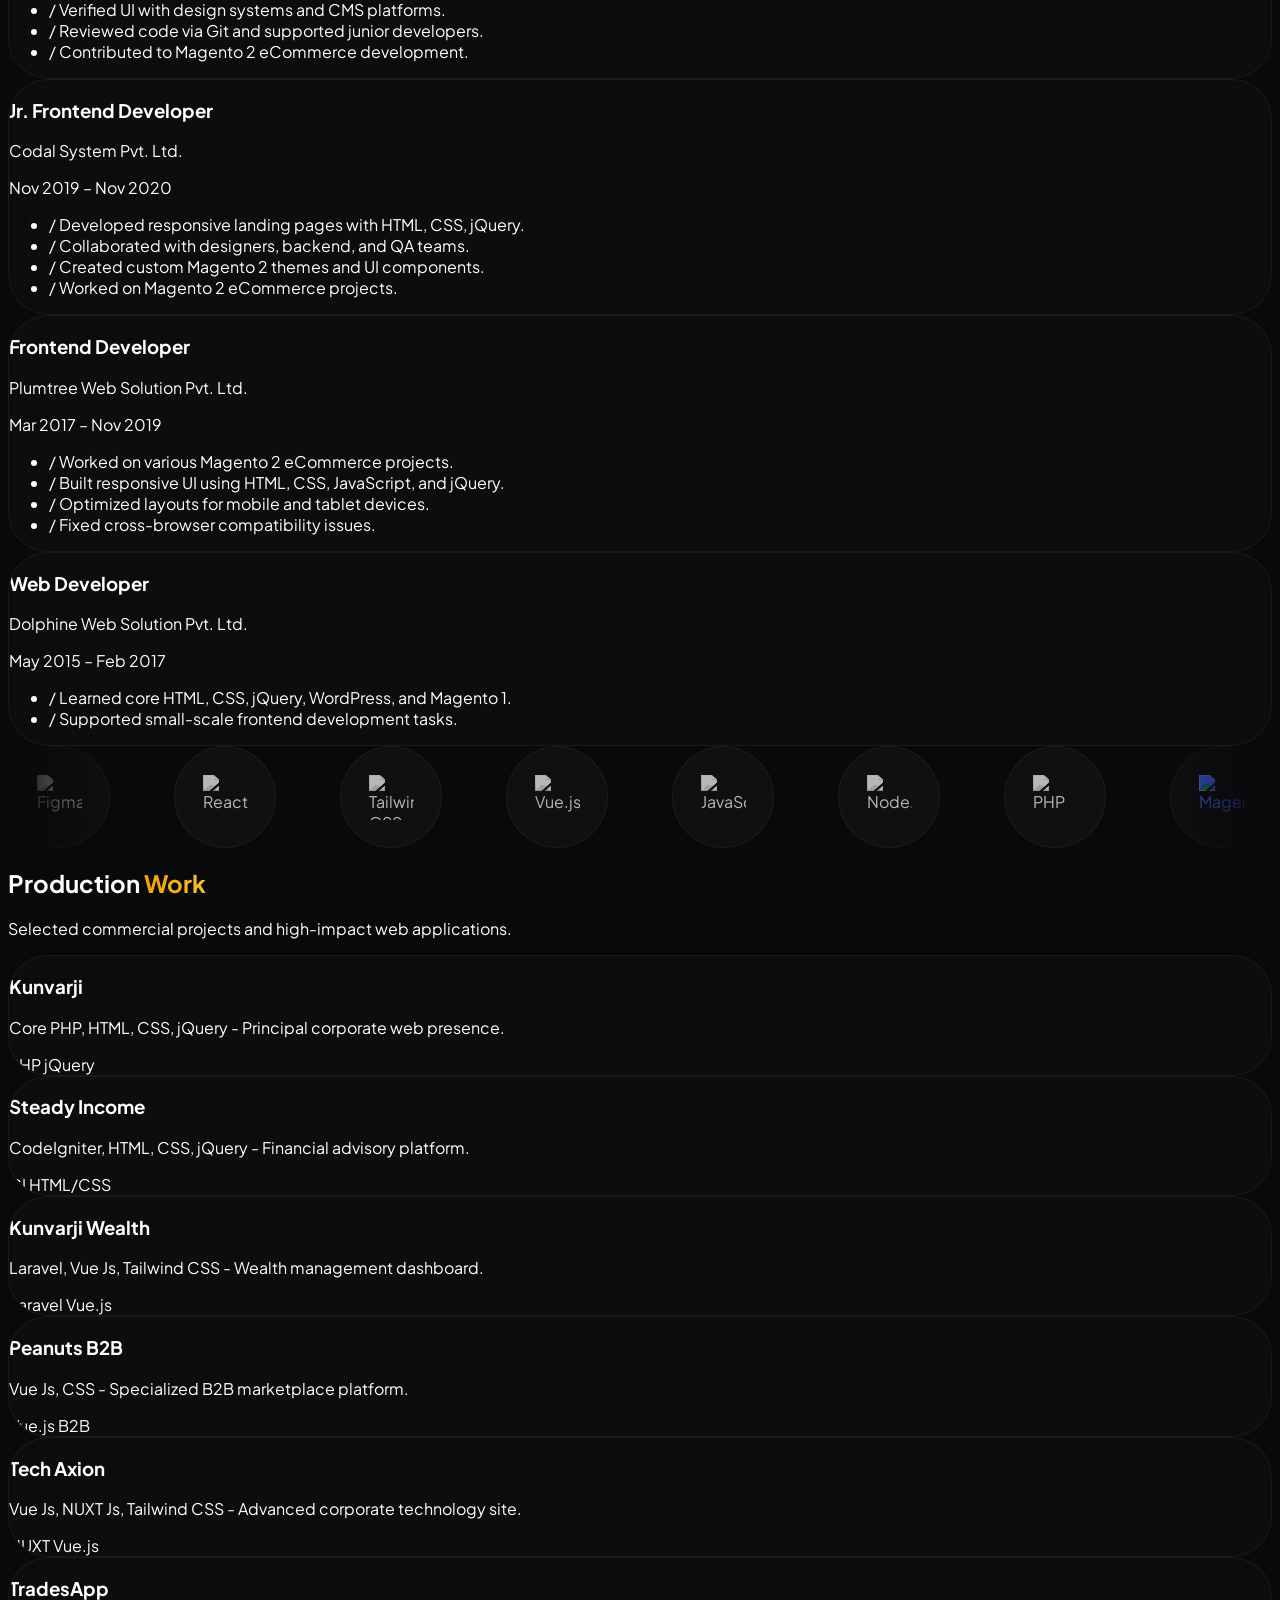
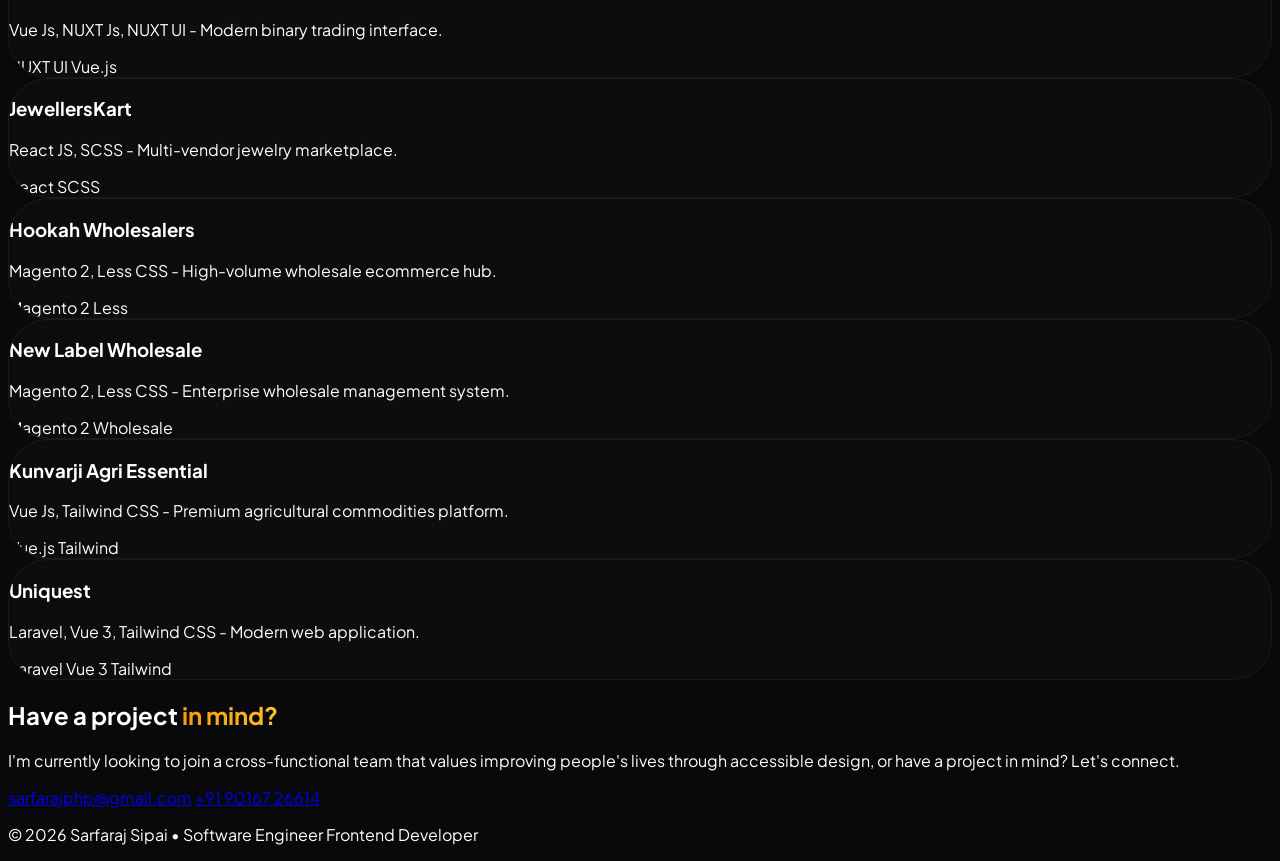
==== commit ea460418: "updated visual changes and resume files as well as photos" ====
--- a/portfolio.html
+++ b/portfolio.html
@@ -26,10 +26,10 @@
             theme: {
                 extend: {
                     colors: {
-                        background: '#03010a',
-                        surface: '#0c0818',
-                        accent: '#c084fc',
-                        'accent-soft': 'rgba(192, 132, 252, 0.1)',
+                        background: '#09090b',
+                        surface: '#18181b',
+                        accent: '#f59e0b',
+                        'accent-soft': 'rgba(245, 158, 11, 0.1)',
                         text: '#ffffff',
                         'text-muted': '#94a3b8',
                     },
@@ -58,9 +58,9 @@
                             '100%': { backgroundPosition: '200% 0' },
                         },
                         borderFlow: {
-                            '0%': { borderColor: 'rgba(192, 132, 252, 0.2)' },
-                            '50%': { borderColor: 'rgba(192, 132, 252, 0.8)' },
-                            '100%': { borderColor: 'rgba(192, 132, 252, 0.2)' },
+                            '0%': { borderColor: 'rgba(245, 158, 11, 0.2)' },
+                            '50%': { borderColor: 'rgba(245, 158, 11, 0.8)' },
+                            '100%': { borderColor: 'rgba(245, 158, 11, 0.2)' },
                         }
                     }
                 }
@@ -70,10 +70,10 @@
 
     <style>
         :root {
-            --background: #03010a;
-            --surface: #0c0818;
-            --accent: #c084fc;
-            --accent-glow: rgba(192, 132, 252, 0.4);
+            --background: #09090b;
+            --surface: #18181b;
+            --accent: #f59e0b;
+            --accent-glow: rgba(245, 158, 11, 0.4);
             --text-muted: #94a3b8;
         }
 
@@ -117,14 +117,14 @@
         }
 
         .glass-card:hover {
-            border-color: rgba(192, 132, 252, 0.4);
+            border-color: rgba(245, 158, 11, 0.4);
             background: rgba(255, 255, 255, 0.05);
             transform: translateY(-8px);
-            box-shadow: 0 25px 50px -12px rgba(168, 85, 247, 0.2);
+            box-shadow: 0 25px 50px -12px rgba(245, 158, 11, 0.2);
         }
 
         .text-gradient {
-            background: linear-gradient(to right, #c084fc, #e879f9, #c084fc);
+            background: linear-gradient(to right, #f59e0b, #fbbf24, #f59e0b);
             -webkit-background-clip: text;
             -webkit-text-fill-color: transparent;
             background-size: 200% auto;
@@ -151,7 +151,7 @@
             content: '';
             position: absolute;
             bottom: 0; left: 0; width: 0; height: 2px;
-            background: linear-gradient(90deg, var(--accent), #e879f9);
+            background: linear-gradient(90deg, var(--accent), #fbbf24);
             border-radius: 9999px;
             transition: width 0.3s ease;
         }
@@ -167,19 +167,19 @@
             color: #000000;
             font-weight: 900;
             border-radius: 1.5rem;
-            transition: all 0.5s cubic-bezier(0.175, 0.885, 0.32, 1.275);
-            box-shadow: 0 10px 30px -10px rgba(192, 132, 252, 0.4);
+            transition: all 0.5s cubic-bezier(0.175, 0.885, 0.245, 158, 11);
+            box-shadow: 0 10px 30px -10px rgba(245, 158, 11, 0.4);
         }
 
         .btn-magnetic:hover {
             transform: scale(1.05) translateY(-3px);
-            box-shadow: 0 15px 40px -10px rgba(192, 132, 252, 0.6);
+            box-shadow: 0 15px 40px -10px rgba(245, 158, 11, 0.6);
         }
 
         .cursor-glow {
             width: 350px;
             height: 350px;
-            background: radial-gradient(circle, rgba(192, 132, 252, 0.12) 0%, transparent 70%);
+            background: radial-gradient(circle, rgba(245, 158, 11, 0.12) 0%, transparent 70%);
             position: fixed;
             pointer-events: none;
             z-index: 9999;
@@ -197,7 +197,7 @@
             content: '';
             position: absolute;
             bottom: -10px; left: 0; width: 0; height: 3px;
-            background: linear-gradient(90deg, var(--accent), #e879f9, var(--accent));
+            background: linear-gradient(90deg, var(--accent), #fbbf24, var(--accent));
             transition: width 0.8s cubic-bezier(0.65, 0, 0.35, 1);
         }
         .animated-underline.in-view::after { width: 100%; }
@@ -229,8 +229,8 @@
         }
 
         .expertise-badge {
-            background: rgba(192, 132, 252, 0.1);
-            border: 1px solid rgba(192, 132, 252, 0.2);
+            background: rgba(245, 158, 11, 0.1);
+            border: 1px solid rgba(245, 158, 11, 0.2);
             padding: 0.5rem 1rem;
             border-radius: 1rem;
             font-size: 0.75rem;
@@ -273,10 +273,10 @@
         }
 
         .tech-icon-wrapper:hover {
-            background: rgba(192, 132, 252, 0.1);
-            border-color: rgba(192, 132, 252, 0.4);
+            background: rgba(245, 158, 11, 0.1);
+            border-color: rgba(245, 158, 11, 0.4);
             transform: translateY(-5px);
-            box-shadow: 0 10px 30px rgba(192, 132, 252, 0.2);
+            box-shadow: 0 10px 30px rgba(245, 158, 11, 0.2);
         }
 
         .tech-icon-wrapper img {
@@ -695,37 +695,37 @@
             <div class="marquee-content" id="techMarquee">
                 <!-- Figma -->
                 <div class="tech-icon-wrapper">
-                    <img src="https://cdn.simpleicons.org/figma/c084fc" alt="Figma">
+                    <img src="https://cdn.simpleicons.org/figma/f59e0b" alt="Figma">
                     <div class="tech-tooltip">Figma</div>
                 </div>
                 <!-- React -->
                 <div class="tech-icon-wrapper">
-                    <img src="https://cdn.simpleicons.org/react/c084fc" alt="React">
+                    <img src="https://cdn.simpleicons.org/react/f59e0b" alt="React">
                     <div class="tech-tooltip">React</div>
                 </div>
                 <!-- Tailwind -->
                 <div class="tech-icon-wrapper">
-                    <img src="https://cdn.simpleicons.org/tailwindcss/c084fc" alt="Tailwind CSS">
+                    <img src="https://cdn.simpleicons.org/tailwindcss/f59e0b" alt="Tailwind CSS">
                     <div class="tech-tooltip">Tailwind</div>
                 </div>
                 <!-- Vue.js -->
                 <div class="tech-icon-wrapper">
-                    <img src="https://cdn.simpleicons.org/vuedotjs/c084fc" alt="Vue.js">
+                    <img src="https://cdn.simpleicons.org/vuedotjs/f59e0b" alt="Vue.js">
                     <div class="tech-tooltip">Vue.js</div>
                 </div>
                 <!-- JavaScript -->
                 <div class="tech-icon-wrapper">
-                    <img src="https://cdn.simpleicons.org/javascript/c084fc" alt="JavaScript">
+                    <img src="https://cdn.simpleicons.org/javascript/f59e0b" alt="JavaScript">
                     <div class="tech-tooltip">JavaScript</div>
                 </div>
                 <!-- Node.js -->
                 <div class="tech-icon-wrapper">
-                    <img src="https://cdn.simpleicons.org/nodedotjs/c084fc" alt="Node.js">
+                    <img src="https://cdn.simpleicons.org/nodedotjs/f59e0b" alt="Node.js">
                     <div class="tech-tooltip">Node.js</div>
                 </div>
                 <!-- PHP -->
                 <div class="tech-icon-wrapper">
-                    <img src="https://cdn.simpleicons.org/php/c084fc" alt="PHP">
+                    <img src="https://cdn.simpleicons.org/php/f59e0b" alt="PHP">
                     <div class="tech-tooltip">PHP</div>
                 </div>
                 <!-- Magento -->
@@ -735,42 +735,42 @@
                 </div>
                 <!-- WordPress -->
                 <div class="tech-icon-wrapper">
-                    <img src="https://cdn.simpleicons.org/wordpress/c084fc" alt="WordPress">
+                    <img src="https://cdn.simpleicons.org/wordpress/f59e0b" alt="WordPress">
                     <div class="tech-tooltip">WordPress</div>
                 </div>
                 <!-- CSS3 -->
                 <div class="tech-icon-wrapper">
-                    <img src="https://cdn.simpleicons.org/css3/c084fc" alt="CSS3">
+                    <img src="https://cdn.simpleicons.org/css3/f59e0b" alt="CSS3">
                     <div class="tech-tooltip">CSS3</div>
                 </div>
 
                 <!-- Duplicate for seamless loop -->
                 <div class="tech-icon-wrapper">
-                    <img src="https://cdn.simpleicons.org/figma/c084fc" alt="Figma">
+                    <img src="https://cdn.simpleicons.org/figma/f59e0b" alt="Figma">
                     <div class="tech-tooltip">Figma</div>
                 </div>
                 <div class="tech-icon-wrapper">
-                    <img src="https://cdn.simpleicons.org/react/c084fc" alt="React">
+                    <img src="https://cdn.simpleicons.org/react/f59e0b" alt="React">
                     <div class="tech-tooltip">React</div>
                 </div>
                 <div class="tech-icon-wrapper">
-                    <img src="https://cdn.simpleicons.org/tailwindcss/c084fc" alt="Tailwind CSS">
+                    <img src="https://cdn.simpleicons.org/tailwindcss/f59e0b" alt="Tailwind CSS">
                     <div class="tech-tooltip">Tailwind</div>
                 </div>
                 <div class="tech-icon-wrapper">
-                    <img src="https://cdn.simpleicons.org/vuedotjs/c084fc" alt="Vue.js">
+                    <img src="https://cdn.simpleicons.org/vuedotjs/f59e0b" alt="Vue.js">
                     <div class="tech-tooltip">Vue.js</div>
                 </div>
                 <div class="tech-icon-wrapper">
-                    <img src="https://cdn.simpleicons.org/javascript/c084fc" alt="JavaScript">
+                    <img src="https://cdn.simpleicons.org/javascript/f59e0b" alt="JavaScript">
                     <div class="tech-tooltip">JavaScript</div>
                 </div>
                 <div class="tech-icon-wrapper">
-                    <img src="https://cdn.simpleicons.org/nodedotjs/c084fc" alt="Node.js">
+                    <img src="https://cdn.simpleicons.org/nodedotjs/f59e0b" alt="Node.js">
                     <div class="tech-tooltip">Node.js</div>
                 </div>
                 <div class="tech-icon-wrapper">
-                    <img src="https://cdn.simpleicons.org/php/c084fc" alt="PHP">
+                    <img src="https://cdn.simpleicons.org/php/f59e0b" alt="PHP">
                     <div class="tech-tooltip">PHP</div>
                 </div>
                 <div class="tech-icon-wrapper">
@@ -778,11 +778,11 @@
                     <div class="tech-tooltip">Magento</div>
                 </div>
                 <div class="tech-icon-wrapper">
-                    <img src="https://cdn.simpleicons.org/wordpress/c084fc" alt="WordPress">
+                    <img src="https://cdn.simpleicons.org/wordpress/f59e0b" alt="WordPress">
                     <div class="tech-tooltip">WordPress</div>
                 </div>
                 <div class="tech-icon-wrapper">
-                    <img src="https://cdn.simpleicons.org/css3/c084fc" alt="CSS3">
+                    <img src="https://cdn.simpleicons.org/css3/f59e0b" alt="CSS3">
                     <div class="tech-tooltip">CSS3</div>
                 </div>
             </div>
@@ -994,6 +994,26 @@
                     <div class="flex flex-wrap gap-2">
                         <span class="text-[9px] font-bold bg-green-600/20 text-green-600 px-3 py-1 rounded-full uppercase tracking-widest">Vue.js</span>
                         <span class="text-[9px] font-bold bg-green-600/20 text-green-600 px-3 py-1 rounded-full uppercase tracking-widest">Tailwind</span>
+                    </div>
+                </div>
+            </div>
+            <!-- Project 11: Uniquest -->
+            <div class="glass-card group opacity-0" id="proj11">
+                <div class="p-8 h-full flex flex-col">
+                    <div class="flex justify-between items-start mb-6">
+                        <div class="w-12 h-12 rounded-xl bg-accent/10 flex items-center justify-center text-accent group-hover:bg-accent group-hover:text-black transition-all">
+                            <i data-lucide="layers"></i>
+                        </div>
+                        <a href="#" target="_blank" class="w-10 h-10 rounded-full border border-white/10 flex items-center justify-center hover:bg-accent transition-all">
+                            <i data-lucide="external-link" class="w-4 h-4"></i>
+                        </a>
+                    </div>
+                    <h3 class="text-xl font-black mb-3 group-hover:text-accent transition">Uniquest</h3>
+                    <p class="text-text-muted text-sm mb-6 flex-grow">Laravel, Vue 3, Tailwind CSS - Modern web application.</p>
+                    <div class="flex flex-wrap gap-2">
+                        <span class="text-[9px] font-bold bg-accent/20 text-accent px-3 py-1 rounded-full uppercase tracking-widest">Laravel</span>
+                        <span class="text-[9px] font-bold bg-accent/20 text-accent px-3 py-1 rounded-full uppercase tracking-widest">Vue 3</span>
+                        <span class="text-[9px] font-bold bg-white/5 px-3 py-1 rounded-full uppercase tracking-widest">Tailwind</span>
                     </div>
                 </div>
             </div>
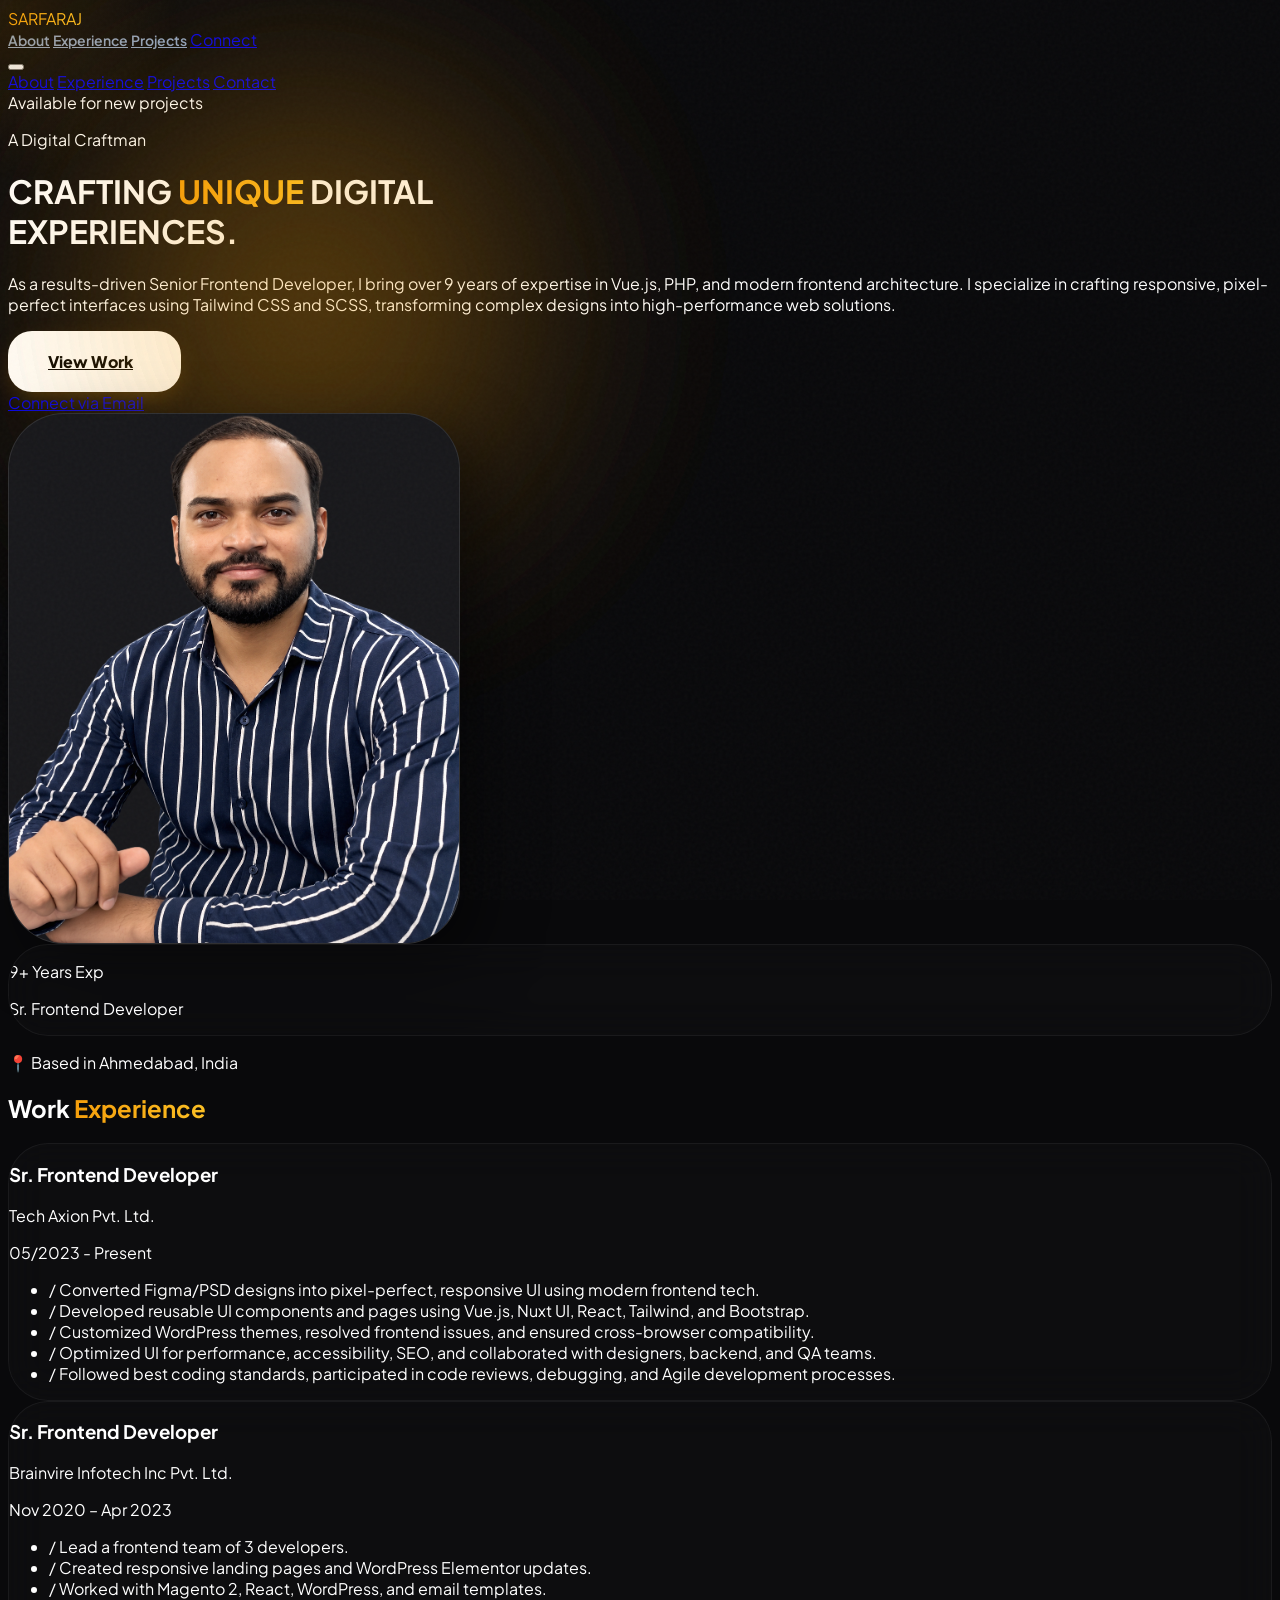
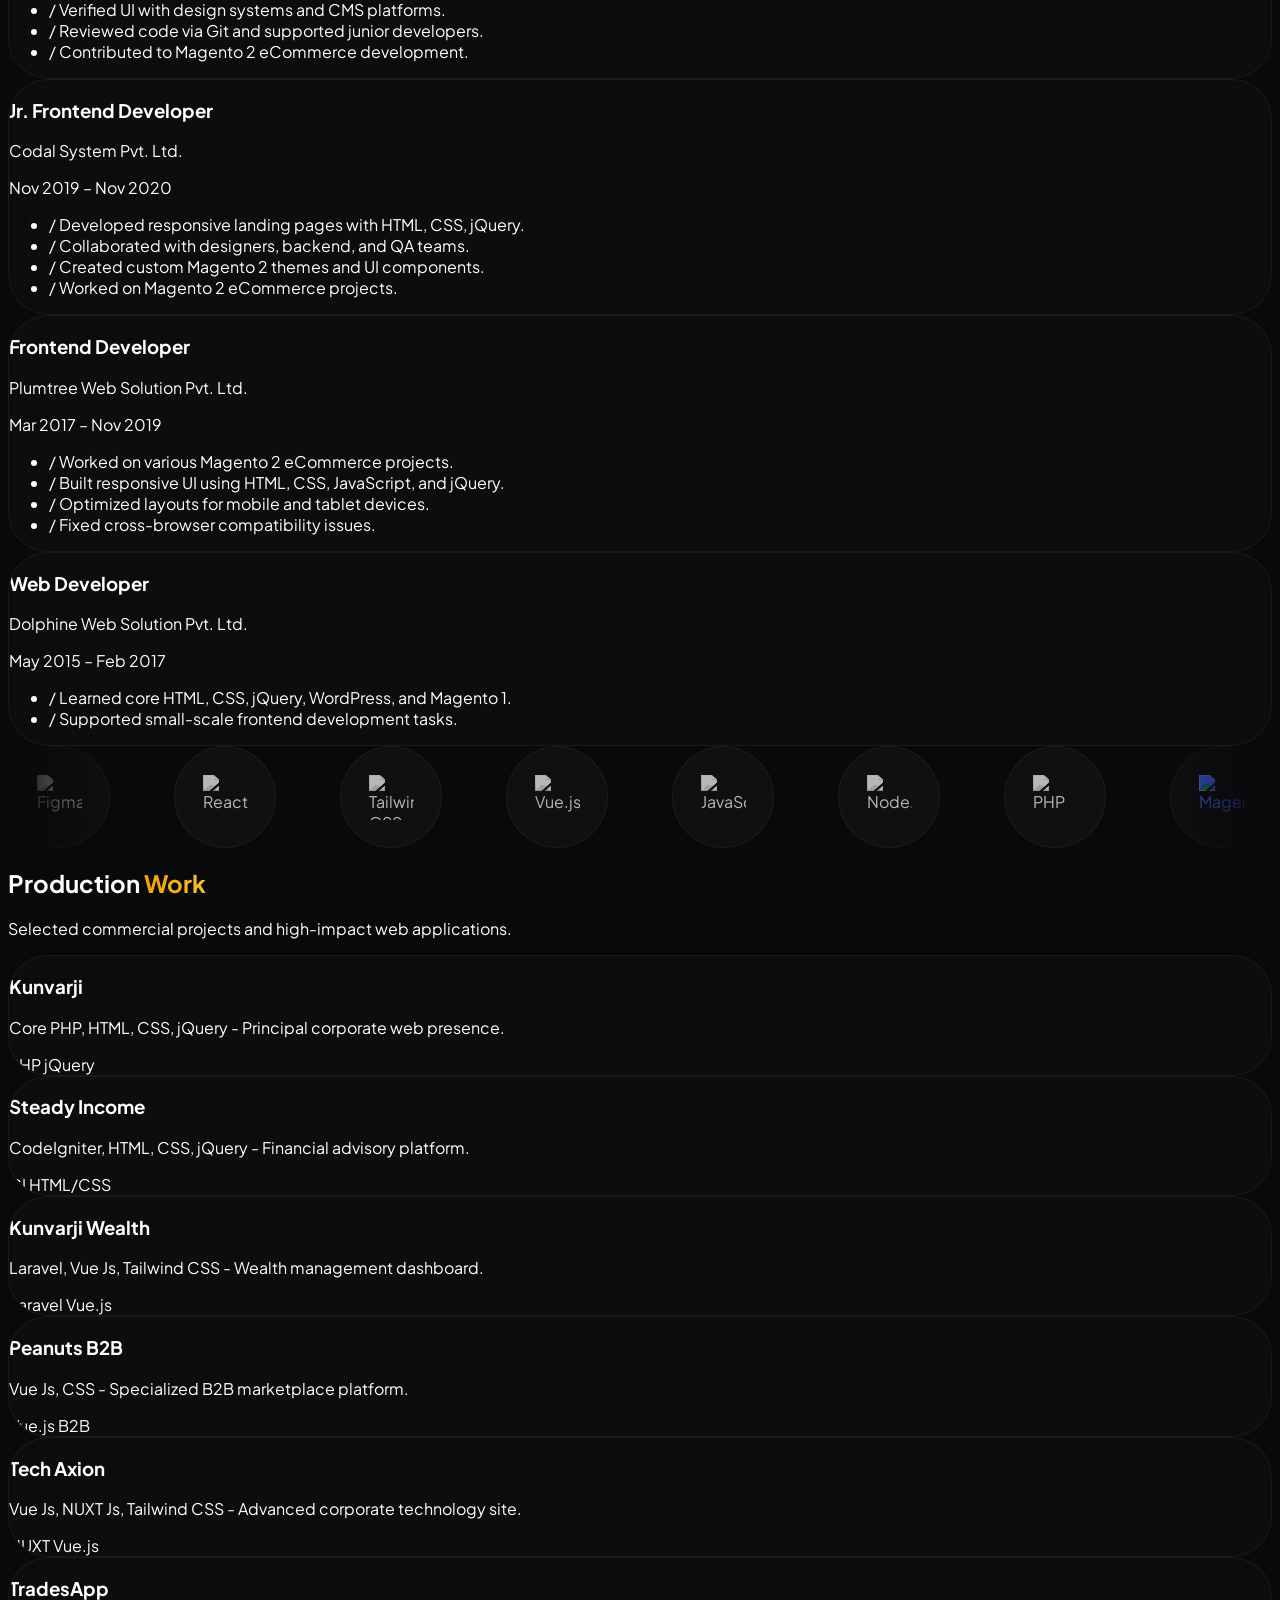
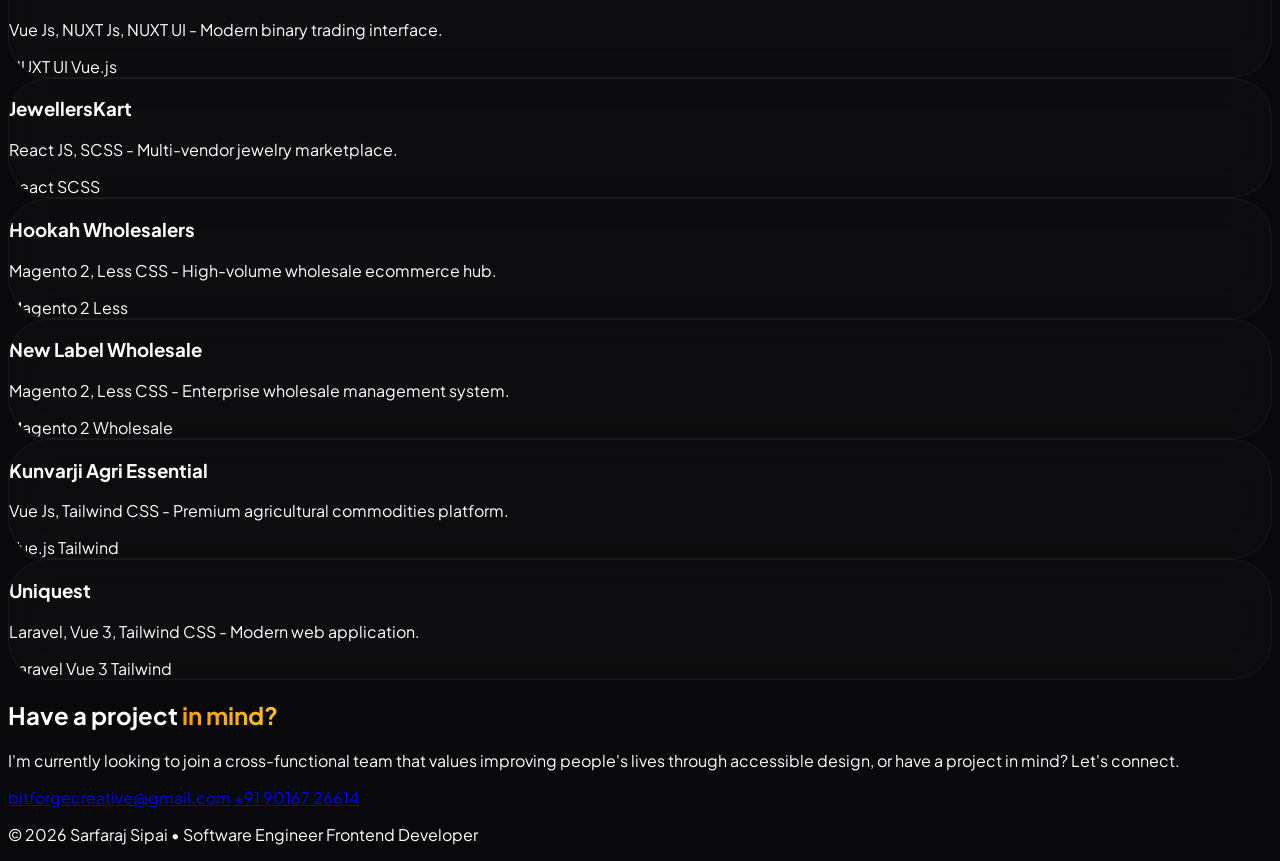
==== commit 088fa066: "updated email id" ====
--- a/portfolio.html
+++ b/portfolio.html
@@ -1029,7 +1029,7 @@
             <p class="text-text-muted max-w-xl mx-auto mb-12 text-lg">I'm currently looking to join a cross-functional team that values improving people's lives through accessible design, or have a project in mind? Let's connect.</p>
             
             <div class="flex flex-col md:flex-row items-center justify-center gap-8 mb-16">
-                <a href="mailto:sarfarajphp@gmail.com" class="text-2xl md:text-3xl font-black hover:text-accent transition duration-500 flex items-center gap-3"><i data-lucide="mail" class="w-7 h-7"></i> sarfarajphp@gmail.com</a>
+                <a href="mailto:bitforgecreative@gmail.com" class="text-2xl md:text-3xl font-black hover:text-accent transition duration-500 flex items-center gap-3"><i data-lucide="mail" class="w-7 h-7"></i> bitforgecreative@gmail.com</a>
                 <span class="hidden md:block w-2 h-2 bg-accent rounded-full animate-pulse"></span>
                 <a href="tel:+919016726614" class="text-2xl md:text-3xl font-black hover:text-accent transition duration-500 flex items-center gap-3"><i data-lucide="phone" class="w-7 h-7"></i> +91 90167 26614</a>
             </div>
@@ -1150,4 +1150,4 @@
         });
     </script>
 </body>
-</html>+</html>
